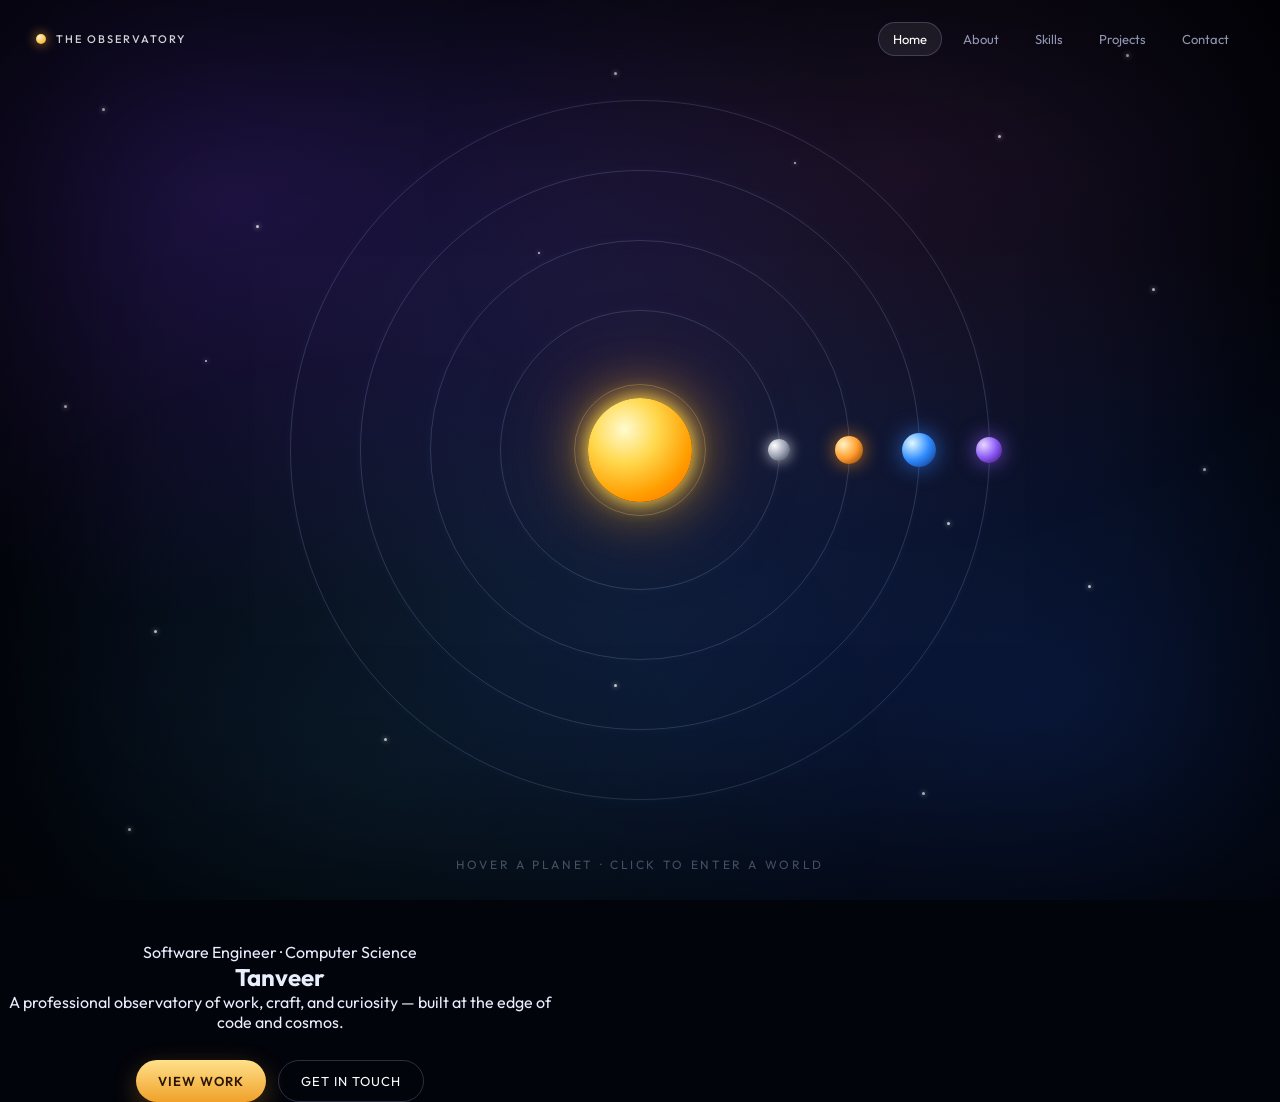
==== index.html @ 6291bb37 "Add Observatory project" ====
<!DOCTYPE html>
<html lang="en">
<head>
  <meta charset="UTF-8">
  <meta name="viewport" content="width=device-width, initial-scale=1.0">
  <title>Tanveer — The Observatory</title>
  <link rel="preconnect" href="https://fonts.googleapis.com">
  <link rel="preconnect" href="https://fonts.gstatic.com" crossorigin>
  <link href="https://fonts.googleapis.com/css2?family=Cormorant+Garamond:ital,wght@0,500;0,600;1,500&family=Outfit:wght@300;400;500;600&display=swap" rel="stylesheet">
  <link rel="stylesheet" href="style.css">
</head>
<body class="home-body">
  <div class="nebula nebula-a"></div>
  <div class="nebula nebula-b"></div>
  <div class="vignette"></div>

  <header class="topbar">
    <a class="brand" href="index.html">
      <span class="brand-mark"></span>
      The Observatory
    </a>
    <nav class="top-nav" aria-label="Primary">
      <a href="index.html" class="is-active">Home</a>
      <a href="about.html">About</a>
      <a href="skills.html">Skills</a>
      <a href="projects.html">Projects</a>
      <a href="contact.html">Contact</a>
    </nav>
  </header>

  <div class="space">
    <p class="hint">Hover a planet · click to enter a world</p>

    <div class="sun" aria-hidden="true">
      <span class="sun-core"></span>
      <span class="sun-flare"></span>
    </div>

    <div class="orbit orbit1">
      <a class="planet-wrap" href="about.html" aria-label="About">
        <span class="planet planet1"></span>
        <span class="planet-label">About</span>
      </a>
    </div>

    <div class="orbit orbit2">
      <a class="planet-wrap" href="skills.html" aria-label="Skills">
        <span class="planet planet2"></span>
        <span class="planet-label">Skills</span>
      </a>
    </div>

    <div class="orbit orbit3">
      <a class="planet-wrap" href="projects.html" aria-label="Projects">
        <span class="planet planet3"></span>
        <span class="planet-label">Projects</span>
      </a>
    </div>

    <div class="orbit orbit4">
      <a class="planet-wrap" href="contact.html" aria-label="Contact">
        <span class="planet planet4"></span>
        <span class="planet-label">Contact</span>
      </a>
    </div>

    <span class="star star1"></span>
    <span class="star star2"></span>
    <span class="star star3"></span>
    <span class="star star4"></span>
    <span class="star star5"></span>
    <span class="star star6"></span>
    <span class="star star7"></span>
    <span class="star star8"></span>
    <span class="star star9"></span>
    <span class="star star10"></span>
    <span class="star star11"></span>
    <span class="star star12"></span>
    <span class="star star13"></span>
    <span class="star star14"></span>
    <span class="star star15"></span>
    <span class="star star16"></span>
    <span class="star star17"></span>
    <span class="star star18"></span>
    <span class="shooting-star ss1"></span>
    <span class="shooting-star ss2"></span>
  </div>

  <section class="panel is-open" id="home" aria-labelledby="home-title">
    <p class="eyebrow">Software Engineer · Computer Science</p>
    <h1 id="home-title">Tanveer</h1>
    <p class="lede">A professional observatory of work, craft, and curiosity — built at the edge of code and cosmos.</p>
    <div class="cta-row">
      <a class="btn primary" href="projects.html">View work</a>
      <a class="btn ghost" href="contact.html">Get in touch</a>
    </div>
  </section>
</body>
</html>
---- style.css ----
* {
  box-sizing: border-box;
  margin: 0;
  padding: 0;
}

:root {
  --ink: #e8eefc;
  --muted: rgba(210, 220, 255, 0.68);
  --gold: #ffd36a;
  --glass: rgba(8, 12, 28, 0.72);
  --line: rgba(180, 200, 255, 0.22);
}

html,
body {
  min-height: 100%;
}

body {
  color: var(--ink);
  font-family: "Outfit", sans-serif;
  font-weight: 400;
  background: #02040b;
}

.home-body {
  height: 100%;
  overflow: hidden;
}

.inner-page {
  overflow-x: hidden;
}

button {
  font-family: inherit;
  cursor: pointer;
  border: 0;
  background: none;
  color: inherit;
}

a {
  color: inherit;
  text-decoration: none;
}

.nebula {
  position: fixed;
  inset: 0;
  pointer-events: none;
  z-index: 0;
}

.nebula-a {
  background:
    radial-gradient(ellipse at 18% 22%, rgba(92, 42, 180, 0.28), transparent 42%),
    radial-gradient(ellipse at 82% 78%, rgba(20, 70, 180, 0.22), transparent 46%),
    radial-gradient(circle at 50% 50%, #111a35 0%, #070b18 48%, #02040b 100%);
}

.nebula-b {
  background:
    radial-gradient(ellipse at 70% 18%, rgba(180, 60, 140, 0.12), transparent 38%),
    radial-gradient(ellipse at 30% 88%, rgba(40, 160, 200, 0.1), transparent 40%);
  animation: nebula-drift 28s ease-in-out infinite alternate;
}

.vignette {
  position: fixed;
  inset: 0;
  pointer-events: none;
  z-index: 3;
  box-shadow: inset 0 0 180px 40px rgba(0, 0, 0, 0.55);
}

@keyframes nebula-drift {
  from { opacity: 0.7; transform: scale(1); }
  to { opacity: 1; transform: scale(1.06); }
}

/* =========================
   TOP BAR
========================= */

.topbar {
  position: fixed;
  top: 0;
  left: 0;
  right: 0;
  z-index: 40;
  display: flex;
  align-items: center;
  justify-content: space-between;
  padding: 22px 36px;
}

.brand {
  display: flex;
  align-items: center;
  gap: 10px;
  letter-spacing: 0.18em;
  text-transform: uppercase;
  font-size: 11px;
  font-weight: 500;
  color: rgba(255, 255, 255, 0.82);
  transition: color 0.3s ease, transform 0.3s ease;
}

.brand:hover {
  color: #fff;
  transform: translateY(-1px);
}

.brand-mark {
  width: 10px;
  height: 10px;
  border-radius: 50%;
  background: radial-gradient(circle at 35% 30%, #fff6c8, #ff9d00);
  box-shadow: 0 0 12px rgba(255, 180, 40, 0.8);
}

.top-nav {
  display: flex;
  gap: 6px;
}

.top-nav a {
  padding: 8px 14px;
  border-radius: 999px;
  font-size: 13px;
  color: var(--muted);
  border: 1px solid transparent;
  transition: color 0.25s ease, background 0.25s ease, border-color 0.25s ease, transform 0.25s ease;
}

.top-nav a:hover {
  color: #fff;
  background: rgba(255, 255, 255, 0.06);
  border-color: var(--line);
  transform: translateY(-2px);
}

.top-nav a.is-active {
  color: #fff;
  border-color: var(--line);
  background: rgba(255, 255, 255, 0.07);
}

/* =========================
   SPACE
========================= */

.space {
  position: relative;
  width: 100%;
  height: 100vh;
  overflow: hidden;
  z-index: 1;
}

.hint {
  position: absolute;
  bottom: 28px;
  left: 50%;
  transform: translateX(-50%);
  z-index: 6;
  font-size: 12px;
  letter-spacing: 0.22em;
  text-transform: uppercase;
  color: rgba(210, 220, 255, 0.45);
}

/* =========================
   SUN
========================= */

.sun {
  position: absolute;
  top: 50%;
  left: 50%;
  width: 132px;
  height: 132px;
  transform: translate(-50%, -50%);
  z-index: 5;
  border-radius: 50%;
  transition: transform 0.45s ease;
}

.sun-core {
  position: absolute;
  inset: 14px;
  border-radius: 50%;
  background: radial-gradient(circle at 35% 30%, #fffbd0 0%, #ffd84d 34%, #ff9d00 68%, #ff6200 100%);
  box-shadow:
    0 0 20px #ffd84d,
    0 0 55px rgba(255, 180, 40, 0.7),
    0 0 110px rgba(255, 120, 20, 0.35);
  animation: sun-pulse 4.5s ease-in-out infinite;
}

.sun-flare {
  position: absolute;
  inset: 0;
  border-radius: 50%;
  border: 1px solid rgba(255, 210, 120, 0.25);
  animation: flare 6s linear infinite;
}

.sun:hover {
  transform: translate(-50%, -50%) scale(1.08);
}

.sun:hover .sun-core {
  box-shadow:
    0 0 28px #ffe27a,
    0 0 80px rgba(255, 180, 40, 0.85),
    0 0 140px rgba(255, 120, 20, 0.5);
}

@keyframes sun-pulse {
  0%, 100% { transform: scale(1); }
  50% { transform: scale(1.04); }
}

@keyframes flare {
  from { transform: rotate(0deg) scale(1); opacity: 0.5; }
  50% { transform: rotate(180deg) scale(1.08); opacity: 1; }
  to { transform: rotate(360deg) scale(1); opacity: 0.5; }
}

/* =========================
   ORBITS
========================= */

.orbit {
  position: absolute;
  top: 50%;
  left: 50%;
  transform: translate(-50%, -50%);
  border: 1px solid rgba(180, 210, 255, 0.18);
  border-radius: 50%;
  background: transparent;
  box-shadow: 0 0 12px rgba(120, 170, 255, 0.04);
  z-index: 2;
  pointer-events: none;
}

.orbit1 {
  width: 280px;
  height: 280px;
  animation: spin 18s linear infinite;
}

.orbit2 {
  width: 420px;
  height: 420px;
  animation: spin 28s linear infinite reverse;
}

.orbit3 {
  width: 560px;
  height: 560px;
  animation: spin 40s linear infinite;
}

.orbit4 {
  width: 700px;
  height: 700px;
  animation: spin 55s linear infinite reverse;
}

.orbit:has(.planet-wrap:hover) {
  animation-play-state: paused;
  border-color: rgba(210, 230, 255, 0.45);
  box-shadow: 0 0 24px rgba(140, 180, 255, 0.16);
}

.orbit:has(.planet-wrap:hover) .planet-wrap {
  animation-play-state: paused;
}

@keyframes spin {
  from { transform: translate(-50%, -50%) rotate(0deg); }
  to { transform: translate(-50%, -50%) rotate(360deg); }
}

/* =========================
   PLANETS
========================= */

.planet-wrap {
  position: absolute;
  top: 50%;
  left: 100%;
  transform: translate(-50%, -50%);
  width: 72px;
  height: 72px;
  display: grid;
  place-items: center;
  z-index: 4;
  pointer-events: auto;
}

.orbit1 .planet-wrap { animation: unspin 18s linear infinite; }
.orbit2 .planet-wrap { animation: unspin 28s linear infinite reverse; }
.orbit3 .planet-wrap { animation: unspin 40s linear infinite; }
.orbit4 .planet-wrap { animation: unspin 55s linear infinite reverse; }

@keyframes unspin {
  from { transform: translate(-50%, -50%) rotate(0deg); }
  to { transform: translate(-50%, -50%) rotate(-360deg); }
}

.planet {
  width: 22px;
  height: 22px;
  border-radius: 50%;
  display: block;
  transition: transform 0.35s ease, box-shadow 0.35s ease;
}

.planet1 {
  background: radial-gradient(circle at 30% 30%, #fff, #9aa3b5, #2c3344);
  box-shadow: 0 0 14px rgba(255, 255, 255, 0.7);
}

.planet2 {
  width: 28px;
  height: 28px;
  background: radial-gradient(circle at 30% 30%, #fff3c4, #ff9d2e, #7a3000);
  box-shadow: 0 0 18px rgba(255, 150, 30, 0.7);
}

.planet3 {
  width: 34px;
  height: 34px;
  background: radial-gradient(circle at 30% 30%, #dffaff, #318cff, #092b75);
  box-shadow: 0 0 22px rgba(50, 130, 255, 0.7);
}

.planet4 {
  width: 26px;
  height: 26px;
  background: radial-gradient(circle at 30% 30%, #e8d6ff, #8b5cf6, #3b0764);
  box-shadow: 0 0 20px rgba(139, 92, 246, 0.75);
}

.planet-label {
  position: absolute;
  top: calc(100% + 6px);
  left: 50%;
  transform: translateX(-50%);
  font-size: 11px;
  letter-spacing: 0.16em;
  text-transform: uppercase;
  color: rgba(255, 255, 255, 0.88);
  opacity: 0;
  white-space: nowrap;
  pointer-events: none;
  transition: opacity 0.3s ease, transform 0.3s ease;
}

.planet-wrap:hover .planet {
  transform: scale(1.45);
}

.planet-wrap:hover .planet-label {
  opacity: 1;
  transform: translateX(-50%) translateY(2px);
}

.planet-wrap:hover .planet1 {
  box-shadow: 0 0 22px rgba(255, 255, 255, 0.95);
}

.planet-wrap:hover .planet2 {
  box-shadow: 0 0 28px rgba(255, 170, 50, 0.95);
}

.planet-wrap:hover .planet3 {
  box-shadow: 0 0 32px rgba(80, 160, 255, 0.95);
}

.planet-wrap:hover .planet4 {
  box-shadow: 0 0 28px rgba(170, 120, 255, 0.95);
}

/* =========================
   STARS
========================= */

.star {
  position: absolute;
  width: 3px;
  height: 3px;
  border-radius: 50%;
  background: white;
  box-shadow: 0 0 5px white, 0 0 12px rgba(255, 255, 255, 0.35);
  opacity: 0.75;
  z-index: 1;
  animation: twinkle 3s ease-in-out infinite alternate;
}

.star1  { top: 12%; left: 8%; }
.star2  { top: 25%; left: 20%; animation-delay: 0.5s; }
.star3  { top: 15%; left: 78%; animation-delay: 1s; }
.star4  { top: 32%; left: 90%; animation-delay: 1.5s; }
.star5  { top: 70%; left: 12%; animation-delay: 2s; }
.star6  { top: 82%; left: 30%; animation-delay: 0.8s; }
.star7  { top: 65%; left: 85%; animation-delay: 1.8s; }
.star8  { top: 88%; left: 72%; animation-delay: 2.5s; }
.star9  { top: 45%; left: 5%; animation-delay: 1.2s; }
.star10 { top: 52%; left: 94%; animation-delay: 2.2s; }
.star11 { top: 8%; left: 48%; animation-delay: 0.3s; }
.star12 { top: 40%; left: 16%; width: 2px; height: 2px; animation-delay: 1.4s; }
.star13 { top: 58%; left: 74%; animation-delay: 0.7s; }
.star14 { top: 18%; left: 62%; width: 2px; height: 2px; animation-delay: 2.1s; }
.star15 { top: 76%; left: 48%; animation-delay: 0.2s; }
.star16 { top: 6%; left: 88%; animation-delay: 1.7s; }
.star17 { top: 92%; left: 10%; animation-delay: 2.8s; }
.star18 { top: 28%; left: 42%; width: 2px; height: 2px; animation-delay: 0.9s; }

@keyframes twinkle {
  from { opacity: 0.25; transform: scale(0.7); }
  to { opacity: 1; transform: scale(1.3); }
}

.shooting-star {
  position: absolute;
  width: 90px;
  height: 1px;
  background: linear-gradient(90deg, white, transparent);
  opacity: 0;
  z-index: 1;
  animation: shoot 7s ease-in-out infinite;
}

.ss1 {
  top: 18%;
  left: 10%;
  transform: rotate(-18deg);
}

.ss2 {
  top: 62%;
  left: 55%;
  transform: rotate(-22deg);
  animation-delay: 3.4s;
}

@keyframes shoot {
  0%, 75% { opacity: 0; transform: translateX(0) rotate(-18deg); }
  80% { opacity: 0.9; }
  100% { opacity: 0; transform: translateX(420px) rotate(-18deg); }
}

/* =========================
   PANELS
========================= */

/*.panel {
  position: fixed;
  top: 50%;
  left: 50%;
  width: min(720px, calc(100vw - 48px));
  max-height: min(78vh, 640px);
  overflow: auto;
  padding: 36px 40px 40px;
  transform: translate(-50%, -46%) scale(0.96);
  background: var(--glass);
  border: 1px solid var(--line);
  border-radius: 22px;
  color: white;
  backdrop-filter: blur(18px);
  -webkit-backdrop-filter: blur(18px);
  box-shadow:
    0 24px 80px rgba(0, 0, 0, 0.45),
    inset 0 1px 0 rgba(255, 255, 255, 0.08);
  z-index: 20;
  opacity: 0;
  pointer-events: none;
  visibility: hidden;
  transition: opacity 0.4s ease, transform 0.4s ease, visibility 0.4s;
}

.panel.is-open {
  opacity: 1;
  visibility: visible;
  pointer-events: auto;
  transform: translate(-50%, -50%) scale(1);
}

.panel h1,
.panel h2 {
  font-family: "Cormorant Garamond", serif;
  font-weight: 500;
  font-size: clamp(40px, 6vw, 64px);
  line-height: 1.05;
  margin: 6px 0 14px;
}

.panel p {
  color: var(--muted);
  line-height: 1.7;
  font-size: 15px;
  max-width: 58ch;
}

.eyebrow {
  font-size: 11px;
  letter-spacing: 0.28em;
  text-transform: uppercase;
  color: var(--gold) !important;
}

.close {
  position: absolute;
  top: 16px;
  right: 18px;
  width: 36px;
  height: 36px;
  border-radius: 50%;
  font-size: 22px;
  line-height: 1;
  color: var(--muted);
  border: 1px solid transparent;
  transition: color 0.25s ease, background 0.25s ease, border-color 0.25s ease, transform 0.25s ease;
}
*/
.close:hover {
  color: #fff;
  background: rgba(255, 255, 255, 0.08);
  border-color: var(--line);
  transform: rotate(90deg);
}

#home {
  text-align: center;
  width: min(560px, calc(100vw - 48px));
  padding-top: 42px;
}

#home .lede {
  margin: 0 auto 28px;
}

.cta-row {
  display: flex;
  justify-content: center;
  gap: 12px;
}

.btn {
  display: inline-flex;
  align-items: center;
  justify-content: center;
  padding: 12px 22px;
  border-radius: 999px;
  font-size: 13px;
  letter-spacing: 0.08em;
  text-transform: uppercase;
  transition: transform 0.3s ease, box-shadow 0.3s ease, background 0.3s ease, border-color 0.3s ease;
}

.btn.primary {
  background: linear-gradient(180deg, #ffe08a, #f0a12a);
  color: #2a1600;
  font-weight: 600;
  box-shadow: 0 8px 24px rgba(255, 170, 40, 0.28);
}

.btn.primary:hover {
  transform: translateY(-3px);
  box-shadow: 0 14px 32px rgba(255, 170, 40, 0.42);
}

.btn.ghost {
  border: 1px solid var(--line);
  color: #fff;
}

.btn.ghost:hover {
  transform: translateY(-3px);
  background: rgba(255, 255, 255, 0.06);
  border-color: rgba(255, 255, 255, 0.4);
}

/* About */

.stat-grid {
  display: grid;
  grid-template-columns: repeat(3, 1fr);
  gap: 14px;
  margin-top: 28px;
}

.stat-card {
  padding: 18px 16px;
  border-radius: 16px;
  border: 1px solid var(--line);
  background: rgba(255, 255, 255, 0.03);
  transition: transform 0.35s ease, border-color 0.35s ease, background 0.35s ease, box-shadow 0.35s ease;
}

.stat-card h3 {
  font-size: 13px;
  letter-spacing: 0.14em;
  text-transform: uppercase;
  margin-bottom: 8px;
  color: #fff;
}

.stat-card p {
  font-size: 13px;
  max-width: none;
}

.stat-card:hover {
  transform: translateY(-6px);
  border-color: rgba(255, 211, 106, 0.45);
  background: rgba(255, 211, 106, 0.06);
  box-shadow: 0 16px 40px rgba(0, 0, 0, 0.28);
}

/* Skills */

.skill-grid {
  list-style: none;
  display: grid;
  grid-template-columns: repeat(3, 1fr);
  gap: 14px;
  margin-top: 26px;
}

.skill-card {
  display: flex;
  flex-direction: column;
  gap: 6px;
  padding: 20px 18px;
  border-radius: 16px;
  border: 1px solid var(--line);
  background: rgba(255, 255, 255, 0.03);
  transition: transform 0.35s ease, border-color 0.35s ease, box-shadow 0.35s ease;
}

.skill-card strong {
  font-size: 16px;
}

.skill-card span:last-child {
  font-size: 12px;
  color: var(--muted);
  line-height: 1.45;
}

.skill-orb {
  width: 14px;
  height: 14px;
  border-radius: 50%;
  margin-bottom: 8px;
}

.mercury { background: #c9cdd6; box-shadow: 0 0 12px #c9cdd6; }
.venus { background: #ffb347; box-shadow: 0 0 12px #ffb347; }
.earth { background: #4da3ff; box-shadow: 0 0 12px #4da3ff; }
.mars { background: #ff6b4a; box-shadow: 0 0 12px #ff6b4a; }
.jupiter { background: #e8c07a; box-shadow: 0 0 12px #e8c07a; }
.neptune { background: #7c5cff; box-shadow: 0 0 12px #7c5cff; }

.skill-card:hover {
  transform: translateY(-8px) scale(1.02);
  border-color: rgba(180, 210, 255, 0.55);
  box-shadow: 0 18px 40px rgba(40, 80, 180, 0.22);
}

/* Projects */

.project-grid {
  display: grid;
  grid-template-columns: 1fr;
  gap: 14px;
  margin-top: 26px;
}

.project-card {
  display: grid;
  grid-template-columns: 140px 1fr;
  overflow: hidden;
  border-radius: 16px;
  border: 1px solid var(--line);
  background: rgba(255, 255, 255, 0.03);
  transition: transform 0.4s ease, border-color 0.4s ease, box-shadow 0.4s ease;
}

.project-visual {
  min-height: 110px;
  transition: transform 0.5s ease, filter 0.5s ease;
}

.vis-a {
  background:
    radial-gradient(circle at 30% 40%, #ffd84d, transparent 40%),
    radial-gradient(circle at 70% 70%, #318cff, #0b1230 70%);
}

.vis-b {
  background:
    linear-gradient(135deg, rgba(255,255,255,0.12) 0%, transparent 40%),
    radial-gradient(circle at 80% 20%, #8b5cf6, #0b1230 55%);
}

.vis-c {
  background:
    radial-gradient(circle at 50% 80%, #20c997, transparent 45%),
    linear-gradient(#0d1b3a, #061018);
}

.vis-d {
  background:
    radial-gradient(circle at 20% 20%, #ff6b9d, transparent 40%),
    radial-gradient(circle at 80% 80%, #4da3ff, #0b1230 70%);
}

.project-body {
  padding: 16px 18px 18px;
}

.project-body h3 {
  font-family: "Cormorant Garamond", serif;
  font-size: 26px;
  font-weight: 500;
  margin-bottom: 6px;
}

.project-body p {
  font-size: 13px;
  margin-bottom: 10px;
}

.tags {
  font-size: 11px;
  letter-spacing: 0.12em;
  text-transform: uppercase;
  color: var(--gold);
}

.project-card:hover {
  transform: translateY(-6px);
  border-color: rgba(255, 255, 255, 0.38);
  box-shadow: 0 20px 48px rgba(0, 0, 0, 0.35);
}

.project-card:hover .project-visual {
  transform: scale(1.08);
  filter: brightness(1.15);
}

/* Contact */

.contact-row {
  display: grid;
  grid-template-columns: repeat(3, 1fr);
  gap: 14px;
  margin-top: 28px;
}

.contact-card {
  display: flex;
  flex-direction: column;
  gap: 6px;
  padding: 22px 18px;
  border-radius: 16px;
  border: 1px solid var(--line);
  background: rgba(255, 255, 255, 0.03);
  transition: transform 0.35s ease, border-color 0.35s ease, background 0.35s ease, box-shadow 0.35s ease;
}

.contact-card strong {
  font-size: 14px;
  letter-spacing: 0.12em;
  text-transform: uppercase;
}

.contact-card span {
  font-size: 13px;
  color: var(--muted);
}

.contact-card:hover {
  transform: translateY(-8px);
  border-color: rgba(139, 92, 246, 0.55);
  background: rgba(139, 92, 246, 0.08);
  box-shadow: 0 18px 40px rgba(90, 40, 180, 0.28);
}

/* =========================
   RESPONSIVE
========================= */

@media (max-width: 800px) {
  .topbar {
    padding: 16px 18px;
    flex-wrap: wrap;
    gap: 12px;
  }

  .home-body .top-nav {
    display: none;
  }

  .inner-page .top-nav {
    width: 100%;
    justify-content: flex-start;
    flex-wrap: wrap;
  }

  .sun {
    width: 96px;
    height: 96px;
  }

  .orbit1 { width: 180px; height: 180px; }
  .orbit2 { width: 270px; height: 270px; }
  .orbit3 { width: 360px; height: 360px; }
  .orbit4 { width: 450px; height: 450px; }

  .stat-grid,
  .skill-grid,
  .contact-row,
  .split,
  .project-showcase,
  .form-layout {
    grid-template-columns: 1fr;
  }

  .project-card,
  .project-feature {
    grid-template-columns: 1fr;
  }

  .panel {
    padding: 28px 22px 28px;
  }

  .hint {
    width: 90%;
    text-align: center;
  }
}

/* =========================
   INNER PAGES
========================= */

.page {
  position: relative;
  z-index: 4;
  width: min(1080px, calc(100% - 48px));
  margin: 0 auto;
  padding: 120px 0 64px;
}

.page-hero {
  max-width: 720px;
  margin-bottom: 48px;
}

.page-hero h1 {
  font-family: "Cormorant Garamond", serif;
  font-weight: 500;
  font-size: clamp(42px, 7vw, 72px);
  line-height: 1.05;
  margin: 8px 0 16px;
}

.page-hero .lede,
.section-copy {
  color: var(--muted);
  line-height: 1.75;
  font-size: 16px;
  max-width: 62ch;
}

.section-block {
  margin-bottom: 56px;
}

.section-block h2 {
  font-family: "Cormorant Garamond", serif;
  font-size: 32px;
  font-weight: 500;
  margin: 0 0 8px;
}

.section-kicker {
  font-size: 11px;
  letter-spacing: 0.24em;
  text-transform: uppercase;
  color: var(--gold);
  margin-bottom: 6px;
}

.split {
  display: grid;
  grid-template-columns: 1.1fr 0.9fr;
  gap: 28px;
  align-items: start;
}

.glass {
  padding: 28px;
  border-radius: 20px;
  border: 1px solid var(--line);
  background: var(--glass);
  backdrop-filter: blur(16px);
  -webkit-backdrop-filter: blur(16px);
}

.timeline {
  display: grid;
  gap: 16px;
}

.timeline-item {
  padding: 20px 22px;
  border-radius: 16px;
  border: 1px solid var(--line);
  background: rgba(255, 255, 255, 0.03);
  transition: transform 0.35s ease, border-color 0.35s ease, box-shadow 0.35s ease;
}

.timeline-item:hover {
  transform: translateY(-5px);
  border-color: rgba(255, 211, 106, 0.4);
  box-shadow: 0 16px 36px rgba(0, 0, 0, 0.28);
}

.timeline-item h3 {
  font-size: 18px;
  margin-bottom: 4px;
}

.timeline-meta {
  font-size: 12px;
  letter-spacing: 0.12em;
  text-transform: uppercase;
  color: var(--gold);
  margin-bottom: 8px;
}

.timeline-item p {
  color: var(--muted);
  font-size: 14px;
  line-height: 1.65;
}

.skill-meter {
  margin-top: 10px;
  height: 4px;
  border-radius: 999px;
  background: rgba(255, 255, 255, 0.08);
  overflow: hidden;
}

.skill-meter span {
  display: block;
  height: 100%;
  border-radius: inherit;
  background: linear-gradient(90deg, #ffd36a, #8b5cf6);
  box-shadow: 0 0 12px rgba(255, 211, 106, 0.45);
}

.project-showcase {
  display: grid;
  gap: 18px;
}

.project-feature {
  display: grid;
  grid-template-columns: 280px 1fr;
  overflow: hidden;
  border-radius: 20px;
  border: 1px solid var(--line);
  background: rgba(8, 12, 28, 0.72);
  backdrop-filter: blur(16px);
  transition: transform 0.4s ease, border-color 0.4s ease, box-shadow 0.4s ease;
}

.project-feature .project-visual {
  min-height: 220px;
}

.project-feature .project-body {
  padding: 28px 30px;
}

.project-feature .project-body p {
  color: var(--muted);
  line-height: 1.7;
  margin-bottom: 16px;
}

.project-feature:hover {
  transform: translateY(-8px);
  border-color: rgba(255, 255, 255, 0.38);
  box-shadow: 0 24px 56px rgba(0, 0, 0, 0.38);
}

.project-actions {
  display: flex;
  gap: 10px;
  flex-wrap: wrap;
  margin-top: 8px;
}

.form-layout {
  display: grid;
  grid-template-columns: 1.1fr 0.9fr;
  gap: 28px;
}

.field {
  display: grid;
  gap: 8px;
  margin-bottom: 16px;
}

.field label {
  font-size: 12px;
  letter-spacing: 0.14em;
  text-transform: uppercase;
  color: var(--muted);
}

.field input,
.field textarea {
  width: 100%;
  padding: 12px 14px;
  border-radius: 12px;
  border: 1px solid var(--line);
  background: rgba(255, 255, 255, 0.04);
  color: #fff;
  font-family: inherit;
  font-size: 15px;
  outline: none;
  transition: border-color 0.25s ease, box-shadow 0.25s ease, background 0.25s ease;
}

.field textarea {
  min-height: 140px;
  resize: vertical;
}

.field input:hover,
.field textarea:hover,
.field input:focus,
.field textarea:focus {
  border-color: rgba(255, 211, 106, 0.55);
  background: rgba(255, 255, 255, 0.07);
  box-shadow: 0 0 0 4px rgba(255, 211, 106, 0.08);
}

.site-footer {
  position: relative;
  z-index: 4;
  width: min(1080px, calc(100% - 48px));
  margin: 0 auto 40px;
  padding-top: 24px;
  border-top: 1px solid var(--line);
  display: flex;
  justify-content: space-between;
  gap: 16px;
  flex-wrap: wrap;
  color: var(--muted);
  font-size: 13px;
}

.site-footer a {
  color: #fff;
  transition: color 0.25s ease;
}

.site-footer a:hover {
  color: var(--gold);
}

.inner-page .starfield {
  position: fixed;
  inset: 0;
  pointer-events: none;
  z-index: 1;
}

.inner-page .starfield .star {
  position: absolute;
}
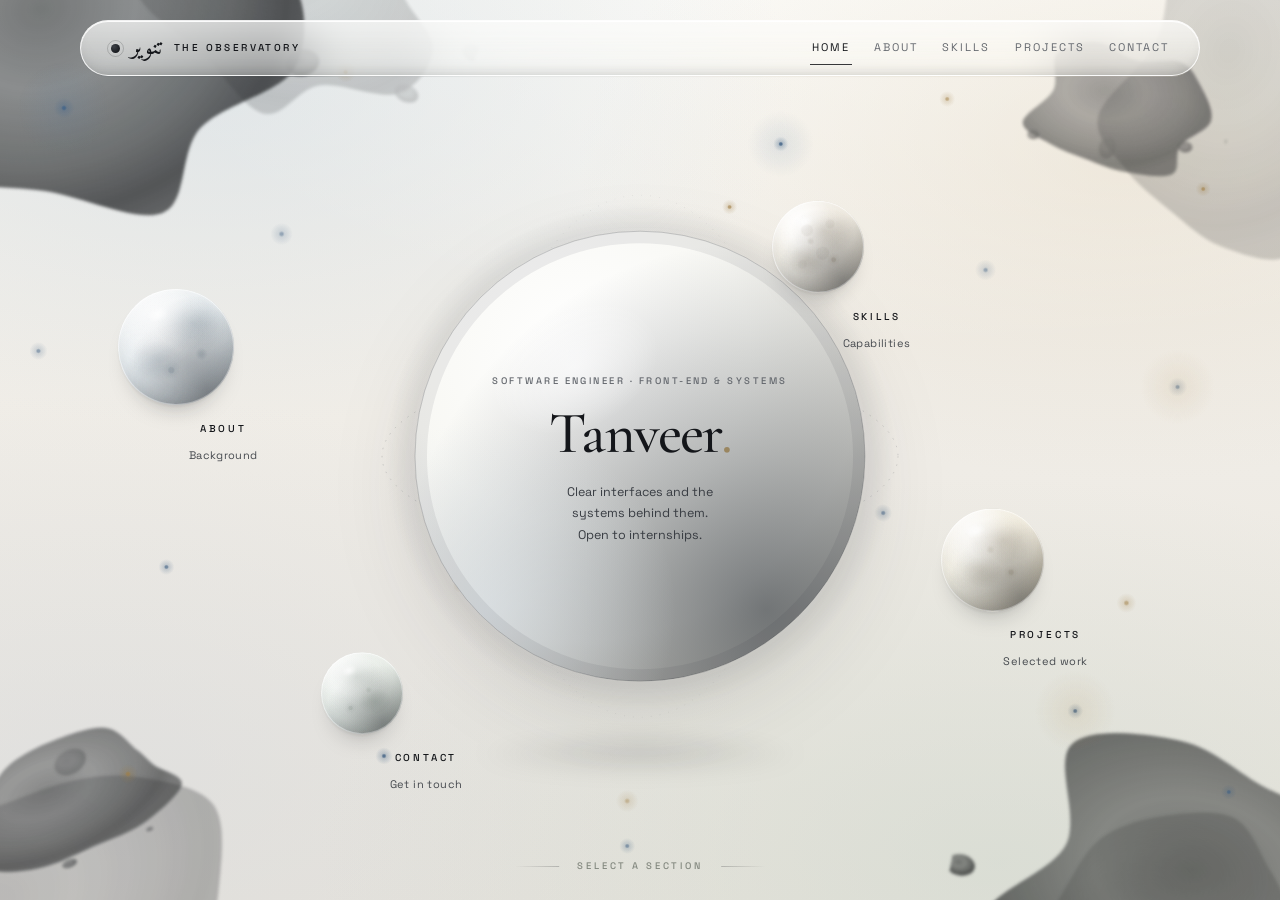
==== commit fbdaf847: "Add a recruit-focused headline to the home page and finish the Observatory V2 polish The landing scr" ====
--- a/index.html
+++ b/index.html
@@ -3,24 +3,86 @@
 <head>
   <meta charset="UTF-8">
   <meta name="viewport" content="width=device-width, initial-scale=1.0">
-  <title>Tanveer — The Observatory</title>
+  <meta name="description" content="Tanveer — software engineer building clear interfaces and the systems behind them. Front-end, C and data structures, open to internships.">
+  <meta name="theme-color" content="#f1f1ee">
+  <meta name="color-scheme" content="light">
+  <link rel="icon" href="data:image/svg+xml,%3Csvg xmlns='http://www.w3.org/2000/svg' viewBox='0 0 32 32'%3E%3Crect width='32' height='32' fill='%23f1f1ee'/%3E%3Ccircle cx='16' cy='16' r='9' fill='%2314161a'/%3E%3C/svg%3E">
+  <meta property="og:type" content="website">
+  <meta property="og:title" content="Tanveer — Software Engineer · Front-End &amp; Systems">
+  <meta property="og:description" content="Tanveer — software engineer building clear interfaces and the systems behind them. Front-end, C and data structures, open to internships.">
+  <meta property="og:locale" content="en_GB">
+  <meta property="og:site_name" content="The Observatory">
+  <meta name="author" content="Tanveer">
+  <meta name="robots" content="index, follow, max-image-preview:large">
+  <meta name="twitter:card" content="summary">
+  <meta name="twitter:title" content="Tanveer — Software Engineer · Front-End &amp; Systems">
+  <meta name="twitter:description" content="Tanveer — software engineer building clear interfaces and the systems behind them. Front-end, C and data structures, open to internships.">
+  <title>Tanveer — Software Engineer · Front-End &amp; Systems</title>
+  <script type="application/ld+json">
+    {
+      "@context": "https://schema.org",
+      "@graph": [
+        {
+          "@type": "Person",
+          "name": "Tanveer",
+          "jobTitle": "Software Engineer",
+          "description": "Computer science student building clear interfaces and the systems beneath them.",
+          "email": "mailto:tanveeralikhanahmed3130@gmail.com",
+          "sameAs": ["https://github.com/tanveeralikhanahmed3130-beep"],
+          "knowsAbout": ["HTML", "CSS", "JavaScript", "C", "Data structures", "Git"]
+        },
+        {
+          "@type": "WebSite",
+          "name": "The Observatory",
+          "description": "The portfolio of Tanveer.",
+          "inLanguage": "en",
+          "author": { "@type": "Person", "name": "Tanveer" }
+        }
+      ]
+    }
+  </script>
   <link rel="preconnect" href="https://fonts.googleapis.com">
   <link rel="preconnect" href="https://fonts.gstatic.com" crossorigin>
-  <link href="https://fonts.googleapis.com/css2?family=Cormorant+Garamond:ital,wght@0,500;0,600;1,500&family=Outfit:wght@300;400;500;600&display=swap" rel="stylesheet">
-  <link rel="stylesheet" href="style.css">
+  <link href="https://fonts.googleapis.com/css2?family=Cormorant+Garamond:ital,wght@0,500;0,600;1,500&family=Space+Grotesk:wght@300;400;500;600&family=Amiri:wght@400;700&display=swap" rel="stylesheet">
+  <script>document.documentElement.classList.add("js");</script>
+  <link rel="stylesheet" href="style.css?v=130">
 </head>
 <body class="home-body">
-  <div class="nebula nebula-a"></div>
-  <div class="nebula nebula-b"></div>
-  <div class="vignette"></div>
+  <a class="skip-link" href="#main">Skip to content</a>
+  <div class="ink-stains" aria-hidden="true">
+    <svg class="ink-defs" width="0" height="0" focusable="false">
+      <defs>
+        <radialGradient id="inkFill" cx="42%" cy="38%" r="64%">
+          <stop offset="0" stop-color="#05070a" stop-opacity="0.62"/>
+          <stop offset="0.34" stop-color="#05070a" stop-opacity="0.5"/>
+          <stop offset="0.68" stop-color="#05070a" stop-opacity="0.66"/>
+          <stop offset="0.88" stop-color="#05070a" stop-opacity="0.8"/>
+          <stop offset="1" stop-color="#05070a" stop-opacity="0.72"/>
+        </radialGradient>
+      </defs>
+    </svg>
+    <span class="stain stain-a"><svg viewBox="0 0 100 100" preserveAspectRatio="none" focusable="false"><path d="M 89.70 48.75 C 91.16 54.36 89.95 63.68 86.30 68.34 C 82.66 72.99 72.55 72.44 67.82 76.66 C 63.09 80.89 62.78 92.66 57.92 93.69 C 53.05 94.72 44.99 86.16 38.62 82.85 C 32.24 79.53 24.10 77.98 19.69 73.79 C 15.28 69.61 12.48 63.11 12.15 57.72 C 11.81 52.33 16.89 47.80 17.68 41.46 C 18.47 35.12 14.01 24.96 16.88 19.69 C 19.76 14.43 28.64 10.11 34.91 9.88 C 41.18 9.64 48.00 17.02 54.52 18.28 C 61.03 19.53 70.17 14.69 74.01 17.43 C 77.85 20.16 74.93 29.47 77.55 34.69 C 80.16 39.91 88.24 43.14 89.70 48.75 Z" fill="url(#inkFill)"/><circle cx="99.4" cy="44.8" r="2.8" fill="url(#inkFill)"/><circle cx="45.9" cy="15.3" r="1.4" fill="url(#inkFill)"/><circle cx="17.1" cy="30.2" r="2.0" fill="url(#inkFill)"/><circle cx="96.7" cy="19.0" r="1.5" fill="url(#inkFill)"/><circle cx="88.1" cy="67.3" r="3.0" fill="url(#inkFill)"/></svg></span>
+    <span class="stain stain-b"><svg viewBox="0 0 100 100" preserveAspectRatio="none" focusable="false"><path d="M 89.96 49.77 C 90.44 55.93 85.94 64.00 83.10 69.58 C 80.26 75.17 77.41 80.09 72.92 83.28 C 68.44 86.46 62.70 87.49 56.19 88.71 C 49.69 89.93 39.18 92.88 33.87 90.61 C 28.56 88.33 28.67 79.73 24.34 75.06 C 20.01 70.40 8.71 68.16 7.89 62.60 C 7.07 57.04 17.88 49.26 19.42 41.70 C 20.95 34.15 14.28 22.28 17.08 17.25 C 19.88 12.22 30.32 11.27 36.22 11.54 C 42.12 11.80 47.15 16.80 52.49 18.84 C 57.83 20.88 63.62 21.45 68.25 23.75 C 72.88 26.05 76.65 28.31 80.27 32.65 C 83.89 36.99 89.49 43.62 89.96 49.77 Z" fill="url(#inkFill)"/><circle cx="70.3" cy="19.2" r="3.3" fill="url(#inkFill)"/><circle cx="1.7" cy="51.5" r="2.6" fill="url(#inkFill)"/><circle cx="70.8" cy="80.1" r="2.1" fill="url(#inkFill)"/><circle cx="57.0" cy="94.0" r="2.1" fill="url(#inkFill)"/></svg></span>
+    <span class="stain stain-c"><svg viewBox="0 0 100 100" preserveAspectRatio="none" focusable="false"><path d="M 92.22 50.75 C 91.18 57.01 81.87 61.80 79.33 67.51 C 76.79 73.22 80.99 81.83 76.97 85.01 C 72.94 88.19 61.89 87.23 55.19 86.60 C 48.49 85.98 42.69 83.31 36.77 81.27 C 30.85 79.22 24.76 77.33 19.67 74.31 C 14.59 71.30 6.42 68.59 6.26 63.20 C 6.10 57.81 16.65 49.21 18.73 42.00 C 20.80 34.79 15.76 25.13 18.71 19.92 C 21.65 14.72 30.25 10.87 36.40 10.76 C 42.55 10.66 49.09 18.18 55.59 19.29 C 62.08 20.40 70.36 15.63 75.35 17.41 C 80.35 19.19 82.74 24.42 85.55 29.97 C 88.37 35.53 93.26 44.50 92.22 50.75 Z" fill="url(#inkFill)"/><circle cx="102.1" cy="62.0" r="2.4" fill="url(#inkFill)"/><circle cx="81.6" cy="67.9" r="3.3" fill="url(#inkFill)"/><circle cx="11.6" cy="70.0" r="2.7" fill="url(#inkFill)"/></svg></span>
+    <span class="stain stain-d"><svg viewBox="0 0 100 100" preserveAspectRatio="none" focusable="false"><path d="M 84.70 49.50 C 86.38 55.23 93.07 63.68 91.21 69.57 C 89.36 75.45 79.72 81.94 73.56 84.83 C 67.40 87.72 60.72 86.51 54.24 86.91 C 47.76 87.30 40.74 88.94 34.69 87.21 C 28.65 85.47 21.62 81.45 17.96 76.51 C 14.29 71.58 12.84 63.12 12.72 57.59 C 12.61 52.07 15.14 48.45 17.25 43.35 C 19.36 38.25 22.23 32.30 25.38 26.99 C 28.54 21.67 31.60 14.86 36.20 11.46 C 40.79 8.05 46.76 6.51 52.96 6.55 C 59.16 6.59 68.68 6.92 73.38 11.70 C 78.08 16.48 79.26 28.94 81.15 35.24 C 83.04 41.54 83.03 43.78 84.70 49.50 Z" fill="url(#inkFill)"/><circle cx="11.4" cy="46.6" r="2.9" fill="url(#inkFill)"/><circle cx="74.7" cy="90.3" r="1.2" fill="url(#inkFill)"/><circle cx="43.8" cy="91.8" r="2.7" fill="url(#inkFill)"/></svg></span>
+    <span class="stain stain-e"><svg viewBox="0 0 100 100" preserveAspectRatio="none" focusable="false"><path d="M 89.70 48.75 C 91.16 54.36 89.95 63.68 86.30 68.34 C 82.66 72.99 72.55 72.44 67.82 76.66 C 63.09 80.89 62.78 92.66 57.92 93.69 C 53.05 94.72 44.99 86.16 38.62 82.85 C 32.24 79.53 24.10 77.98 19.69 73.79 C 15.28 69.61 12.48 63.11 12.15 57.72 C 11.81 52.33 16.89 47.80 17.68 41.46 C 18.47 35.12 14.01 24.96 16.88 19.69 C 19.76 14.43 28.64 10.11 34.91 9.88 C 41.18 9.64 48.00 17.02 54.52 18.28 C 61.03 19.53 70.17 14.69 74.01 17.43 C 77.85 20.16 74.93 29.47 77.55 34.69 C 80.16 39.91 88.24 43.14 89.70 48.75 Z" fill="url(#inkFill)"/><circle cx="99.4" cy="44.8" r="2.8" fill="url(#inkFill)"/><circle cx="45.9" cy="15.3" r="1.4" fill="url(#inkFill)"/><circle cx="17.1" cy="30.2" r="2.0" fill="url(#inkFill)"/><circle cx="96.7" cy="19.0" r="1.5" fill="url(#inkFill)"/><circle cx="88.1" cy="67.3" r="3.0" fill="url(#inkFill)"/></svg></span>
+    <span class="stain stain-f"><svg viewBox="0 0 100 100" preserveAspectRatio="none" focusable="false"><path d="M 89.96 49.77 C 90.44 55.93 85.94 64.00 83.10 69.58 C 80.26 75.17 77.41 80.09 72.92 83.28 C 68.44 86.46 62.70 87.49 56.19 88.71 C 49.69 89.93 39.18 92.88 33.87 90.61 C 28.56 88.33 28.67 79.73 24.34 75.06 C 20.01 70.40 8.71 68.16 7.89 62.60 C 7.07 57.04 17.88 49.26 19.42 41.70 C 20.95 34.15 14.28 22.28 17.08 17.25 C 19.88 12.22 30.32 11.27 36.22 11.54 C 42.12 11.80 47.15 16.80 52.49 18.84 C 57.83 20.88 63.62 21.45 68.25 23.75 C 72.88 26.05 76.65 28.31 80.27 32.65 C 83.89 36.99 89.49 43.62 89.96 49.77 Z" fill="url(#inkFill)"/><circle cx="70.3" cy="19.2" r="3.3" fill="url(#inkFill)"/><circle cx="1.7" cy="51.5" r="2.6" fill="url(#inkFill)"/><circle cx="70.8" cy="80.1" r="2.1" fill="url(#inkFill)"/><circle cx="57.0" cy="94.0" r="2.1" fill="url(#inkFill)"/></svg></span>
+    <span class="stain stain-g"><svg viewBox="0 0 100 100" preserveAspectRatio="none" focusable="false"><path d="M 92.22 50.75 C 91.18 57.01 81.87 61.80 79.33 67.51 C 76.79 73.22 80.99 81.83 76.97 85.01 C 72.94 88.19 61.89 87.23 55.19 86.60 C 48.49 85.98 42.69 83.31 36.77 81.27 C 30.85 79.22 24.76 77.33 19.67 74.31 C 14.59 71.30 6.42 68.59 6.26 63.20 C 6.10 57.81 16.65 49.21 18.73 42.00 C 20.80 34.79 15.76 25.13 18.71 19.92 C 21.65 14.72 30.25 10.87 36.40 10.76 C 42.55 10.66 49.09 18.18 55.59 19.29 C 62.08 20.40 70.36 15.63 75.35 17.41 C 80.35 19.19 82.74 24.42 85.55 29.97 C 88.37 35.53 93.26 44.50 92.22 50.75 Z" fill="url(#inkFill)"/><circle cx="102.1" cy="62.0" r="2.4" fill="url(#inkFill)"/><circle cx="81.6" cy="67.9" r="3.3" fill="url(#inkFill)"/><circle cx="11.6" cy="70.0" r="2.7" fill="url(#inkFill)"/></svg></span>
+    <span class="stain stain-h"><svg viewBox="0 0 100 100" preserveAspectRatio="none" focusable="false"><path d="M 84.70 49.50 C 86.38 55.23 93.07 63.68 91.21 69.57 C 89.36 75.45 79.72 81.94 73.56 84.83 C 67.40 87.72 60.72 86.51 54.24 86.91 C 47.76 87.30 40.74 88.94 34.69 87.21 C 28.65 85.47 21.62 81.45 17.96 76.51 C 14.29 71.58 12.84 63.12 12.72 57.59 C 12.61 52.07 15.14 48.45 17.25 43.35 C 19.36 38.25 22.23 32.30 25.38 26.99 C 28.54 21.67 31.60 14.86 36.20 11.46 C 40.79 8.05 46.76 6.51 52.96 6.55 C 59.16 6.59 68.68 6.92 73.38 11.70 C 78.08 16.48 79.26 28.94 81.15 35.24 C 83.04 41.54 83.03 43.78 84.70 49.50 Z" fill="url(#inkFill)"/><circle cx="11.4" cy="46.6" r="2.9" fill="url(#inkFill)"/><circle cx="74.7" cy="90.3" r="1.2" fill="url(#inkFill)"/><circle cx="43.8" cy="91.8" r="2.7" fill="url(#inkFill)"/></svg></span>
+  </div>
+  <div class="stars" aria-hidden="true"></div>
+  <div class="vignette" aria-hidden="true"></div>
+  <div class="grain" aria-hidden="true"></div>
+  <div class="cursor-glow" aria-hidden="true"></div>
 
   <header class="topbar">
     <a class="brand" href="index.html">
-      <span class="brand-mark"></span>
-      The Observatory
+      <span class="brand-mark" aria-hidden="true"></span>
+      <span class="brand-arabic" lang="ar" dir="rtl">تنوير</span>
+      <span class="brand-text">The Observatory</span>
     </a>
     <nav class="top-nav" aria-label="Primary">
-      <a href="index.html" class="is-active">Home</a>
+      <a href="index.html" class="is-active" aria-current="page">Home</a>
       <a href="about.html">About</a>
       <a href="skills.html">Skills</a>
       <a href="projects.html">Projects</a>
@@ -28,72 +90,118 @@
     </nav>
   </header>
 
-  <div class="space">
-    <p class="hint">Hover a planet · click to enter a world</p>
-
-    <div class="sun" aria-hidden="true">
-      <span class="sun-core"></span>
-      <span class="sun-flare"></span>
+  <main class="world" id="main">
+    <div class="stage">
+      <div class="hero-title">
+        <p class="hero-eyebrow">Software Engineer · Front-End &amp; Systems</p>
+        <h1>Tanveer<span class="title-dot">.</span></h1>
+        <p class="hero-line">Clear interfaces and the systems behind them. Open to internships.</p>
+      </div>
+
+      <div class="globe" aria-hidden="true">
+        <svg class="globe-svg" viewBox="-360 -360 720 720" focusable="false">
+          <defs>
+            <radialGradient id="sphereFill" cx="36%" cy="27%" r="80%">
+              <stop offset="0" stop-color="#ffffff"/>
+              <stop offset="0.48" stop-color="#f8f8f4"/>
+              <stop offset="0.8" stop-color="#eae9e3"/>
+              <stop offset="1" stop-color="#d1cfc6"/>
+            </radialGradient>
+            <radialGradient id="sphereShade" cx="78%" cy="84%" r="82%">
+              <stop offset="0" stop-color="#2f353c" stop-opacity="0.62"/>
+              <stop offset="0.42" stop-color="#2f353c" stop-opacity="0.34"/>
+              <stop offset="0.78" stop-color="#2f353c" stop-opacity="0.12"/>
+              <stop offset="1" stop-color="#2f353c" stop-opacity="0"/>
+            </radialGradient>
+            <radialGradient id="limbLight" cx="16%" cy="84%" r="42%">
+              <stop offset="0" stop-color="#dde6ee" stop-opacity="0.55"/>
+              <stop offset="1" stop-color="#dde6ee" stop-opacity="0"/>
+            </radialGradient>
+            <radialGradient id="specular" cx="50%" cy="50%" r="50%">
+              <stop offset="0" stop-color="#ffffff" stop-opacity="0.95"/>
+              <stop offset="0.7" stop-color="#ffffff" stop-opacity="0.35"/>
+              <stop offset="1" stop-color="#ffffff" stop-opacity="0"/>
+            </radialGradient>
+            <radialGradient id="sphereHalo" cx="50%" cy="50%" r="50%">
+              <stop offset="0.7" stop-color="#565b61" stop-opacity="0"/>
+              <stop offset="0.9" stop-color="#565b61" stop-opacity="0.09"/>
+              <stop offset="1" stop-color="#565b61" stop-opacity="0"/>
+            </radialGradient>
+            <clipPath id="sphereClip"><circle r="300"/></clipPath>
+          </defs>
+
+          <g class="globe-orbit" fill="none" stroke="#4c5157" stroke-opacity="0.26">
+            <ellipse rx="344" ry="120" stroke-dasharray="2 9"/>
+          </g>
+          <g class="globe-orbit globe-orbit-b" fill="none" stroke="#4c5157" stroke-opacity="0.16">
+            <ellipse rx="196" ry="348" stroke-dasharray="1 11"/>
+          </g>
+
+          <circle r="340" fill="url(#sphereHalo)"/>
+          <circle r="300" fill="url(#sphereFill)"/>
+
+          <g clip-path="url(#sphereClip)">
+            <circle r="300" fill="url(#sphereShade)"/>
+            <circle r="300" fill="url(#limbLight)"/>
+            <circle r="297" fill="none" stroke="#2a2f35" stroke-opacity="0.08" stroke-width="26"/>
+            <ellipse cx="-88" cy="-118" rx="118" ry="82" fill="url(#specular)" opacity="0.62" transform="rotate(-24 -88 -118)"/>
+          </g>
+
+          <circle r="300" fill="none" stroke="#2a2f35" stroke-opacity="0.28"/>
+        </svg>
+        <span class="globe-shadow"></span>
+      </div>
+
+      <div class="planet-field">
+        <a class="planet-node planet-about" href="about.html">
+          <span class="planet-body" aria-hidden="true">
+            <span class="planet-surface"></span>
+            <span class="planet-shade"></span>
+          </span>
+          <span class="planet-meta">
+            <span class="planet-name">About</span>
+            <span class="planet-desc">Background</span>
+          </span>
+        </a>
+
+        <a class="planet-node planet-skills" href="skills.html">
+          <span class="planet-body" aria-hidden="true">
+            <span class="planet-surface"></span>
+            <span class="planet-shade"></span>
+          </span>
+          <span class="planet-meta">
+            <span class="planet-name">Skills</span>
+            <span class="planet-desc">Capabilities</span>
+          </span>
+        </a>
+
+        <a class="planet-node planet-contact" href="contact.html">
+          <span class="planet-body" aria-hidden="true">
+            <span class="planet-surface"></span>
+            <span class="planet-shade"></span>
+          </span>
+          <span class="planet-meta">
+            <span class="planet-name">Contact</span>
+            <span class="planet-desc">Get in touch</span>
+          </span>
+        </a>
+
+        <a class="planet-node planet-projects" href="projects.html">
+          <span class="planet-body" aria-hidden="true">
+            <span class="planet-surface"></span>
+            <span class="planet-shade"></span>
+          </span>
+          <span class="planet-meta">
+            <span class="planet-name">Projects</span>
+            <span class="planet-desc">Selected work</span>
+          </span>
+        </a>
+      </div>
     </div>
 
-    <div class="orbit orbit1">
-      <a class="planet-wrap" href="about.html" aria-label="About">
-        <span class="planet planet1"></span>
-        <span class="planet-label">About</span>
-      </a>
-    </div>
-
-    <div class="orbit orbit2">
-      <a class="planet-wrap" href="skills.html" aria-label="Skills">
-        <span class="planet planet2"></span>
-        <span class="planet-label">Skills</span>
-      </a>
-    </div>
-
-    <div class="orbit orbit3">
-      <a class="planet-wrap" href="projects.html" aria-label="Projects">
-        <span class="planet planet3"></span>
-        <span class="planet-label">Projects</span>
-      </a>
-    </div>
-
-    <div class="orbit orbit4">
-      <a class="planet-wrap" href="contact.html" aria-label="Contact">
-        <span class="planet planet4"></span>
-        <span class="planet-label">Contact</span>
-      </a>
-    </div>
-
-    <span class="star star1"></span>
-    <span class="star star2"></span>
-    <span class="star star3"></span>
-    <span class="star star4"></span>
-    <span class="star star5"></span>
-    <span class="star star6"></span>
-    <span class="star star7"></span>
-    <span class="star star8"></span>
-    <span class="star star9"></span>
-    <span class="star star10"></span>
-    <span class="star star11"></span>
-    <span class="star star12"></span>
-    <span class="star star13"></span>
-    <span class="star star14"></span>
-    <span class="star star15"></span>
-    <span class="star star16"></span>
-    <span class="star star17"></span>
-    <span class="star star18"></span>
-    <span class="shooting-star ss1"></span>
-    <span class="shooting-star ss2"></span>
-  </div>
-
-  <section class="panel is-open" id="home" aria-labelledby="home-title">
-    <p class="eyebrow">Software Engineer · Computer Science</p>
-    <h1 id="home-title">Tanveer</h1>
-    <p class="lede">A professional observatory of work, craft, and curiosity — built at the edge of code and cosmos.</p>
-    <div class="cta-row">
-      <a class="btn primary" href="projects.html">View work</a>
-      <a class="btn ghost" href="contact.html">Get in touch</a>
-    </div>
-  </section>
+    <p class="hint">Select a section</p>
+  </main>
+
+  <script src="script.js?v=130"></script>
 </body>
 </html>
--- a/style.css
+++ b/style.css
@@ -1,1098 +1,1697 @@
-* {
-  box-sizing: border-box;
+/* =========================================================
+   THE OBSERVATORY — monochrome paper, one globe, four worlds
+   ========================================================= */
+
+:root {
+  --paper: #f1f1ee;
+  --paper-2: #e8e8e3;
+  --surface: #fbfbf8;
+  --surface-2: #f5f5f1;
+
+  --ink: #14161a;
+  --ink-soft: #383c42;
+  --muted: #63676d;
+  --faint: #83887f;
+  --measure: 56ch;
+
+  --gold: #9a8660;
+  --line: rgba(20, 22, 26, 0.13);
+  --line-soft: rgba(20, 22, 26, 0.07);
+
+  --card-face:
+    radial-gradient(120% 90% at 10% -6%, rgba(255, 255, 255, 0.98), rgba(255, 255, 255, 0) 58%),
+    linear-gradient(168deg, rgba(255, 255, 253, 1) 0%, rgba(250, 250, 246, 0.98) 56%, rgba(243, 242, 236, 0.99) 100%);
+  --card-shadow:
+    inset 0 1px 0 rgba(255, 255, 255, 0.95),
+    0 1px 2px rgba(20, 22, 26, 0.04),
+    0 22px 34px -28px rgba(20, 22, 26, 0.5);
+
+  --serif: "Cormorant Garamond", Georgia, "Times New Roman", serif;
+  --sans: "Space Grotesk", -apple-system, BlinkMacSystemFont, "Segoe UI", sans-serif;
+
+  --ease: cubic-bezier(0.22, 0.8, 0.24, 1);
+  --page-x: clamp(22px, 6vw, 92px);
+}
+
+*,
+*::before,
+*::after { box-sizing: border-box; }
+
+html {
+  -webkit-text-size-adjust: 100%;
+  text-size-adjust: 100%;
+  scroll-behavior: smooth;
+  font-kerning: normal;
+  font-variant-ligatures: common-ligatures contextual;
+  accent-color: var(--ink);
+}
+
+body {
   margin: 0;
-  padding: 0;
-}
-
-:root {
-  --ink: #e8eefc;
-  --muted: rgba(210, 220, 255, 0.68);
-  --gold: #ffd36a;
-  --glass: rgba(8, 12, 28, 0.72);
-  --line: rgba(180, 200, 255, 0.22);
-}
-
-html,
-body {
-  min-height: 100%;
-}
-
-body {
+  min-height: 100vh;
+  background-color: var(--paper);
+  background-image:
+    radial-gradient(64% 52% at 16% 10%, rgba(206, 218, 227, 0.5) 0%, rgba(206, 218, 227, 0) 72%),
+    radial-gradient(58% 48% at 88% 18%, rgba(226, 213, 190, 0.42) 0%, rgba(226, 213, 190, 0) 74%),
+    radial-gradient(72% 58% at 78% 96%, rgba(196, 210, 200, 0.4) 0%, rgba(196, 210, 200, 0) 74%),
+    radial-gradient(70% 60% at 8% 88%, rgba(208, 213, 220, 0.4) 0%, rgba(208, 213, 220, 0) 74%),
+    radial-gradient(120% 80% at 74% -8%, #fdfdfb 0%, rgba(253, 253, 251, 0) 58%),
+    linear-gradient(180deg, #f5f3ee 0%, #efece6 52%, #e8e4dc 100%);
   color: var(--ink);
-  font-family: "Outfit", sans-serif;
+  font-family: var(--sans);
   font-weight: 400;
-  background: #02040b;
-}
-
-.home-body {
-  height: 100%;
-  overflow: hidden;
-}
-
-.inner-page {
+  font-size: 16px;
+  line-height: 1.6;
+  -webkit-font-smoothing: antialiased;
+  -moz-osx-font-smoothing: grayscale;
+  text-rendering: optimizeLegibility;
+  font-feature-settings: "kern" 1, "liga" 1, "calt" 1;
   overflow-x: hidden;
 }
 
-button {
-  font-family: inherit;
-  cursor: pointer;
-  border: 0;
-  background: none;
-  color: inherit;
-}
+img, svg { max-width: 100%; }
 
 a {
   color: inherit;
   text-decoration: none;
 }
 
-.nebula {
+::selection {
+  background: rgba(154, 134, 96, 0.22);
+  color: #111;
+}
+
+:focus-visible {
+  outline: 1px solid rgba(20, 22, 26, 0.6);
+  outline-offset: 5px;
+}
+
+h1, h2, h3, h4 {
+  font-family: var(--serif);
+  font-weight: 500;
+  letter-spacing: -0.012em;
+  line-height: 1.1;
+  margin: 0;
+  color: var(--ink);
+}
+
+h1, h2, h3 { text-wrap: balance; }
+p, li, dd { text-wrap: pretty; }
+
+#main { scroll-margin-top: 96px; }
+
+.visually-hidden {
+  position: absolute;
+  width: 1px;
+  height: 1px;
+  margin: -1px;
+  padding: 0;
+  overflow: hidden;
+  clip: rect(0 0 0 0);
+  clip-path: inset(50%);
+  white-space: nowrap;
+  border: 0;
+}
+
+.skip-link {
+  position: fixed;
+  top: 14px;
+  left: 14px;
+  z-index: 100;
+  padding: 11px 18px;
+  border-radius: 2px;
+  background: var(--ink);
+  color: #f7f7f3;
+  font-size: 10px;
+  font-weight: 500;
+  letter-spacing: 0.18em;
+  text-transform: uppercase;
+  transform: translateY(-240%);
+  transition: transform 0.25s var(--ease);
+}
+
+.skip-link:focus,
+.skip-link:focus-visible {
+  transform: none;
+  outline: 1px solid rgba(255, 255, 255, 0.6);
+  outline-offset: 2px;
+}
+
+p { margin: 0; }
+ul, dl { margin: 0; padding: 0; list-style: none; }
+
+/* ---------------------------------------------------------
+   Paper atmosphere
+   --------------------------------------------------------- */
+
+.ink-stains {
   position: fixed;
   inset: 0;
+  z-index: 1;
   pointer-events: none;
-  z-index: 0;
-}
-
-.nebula-a {
-  background:
-    radial-gradient(ellipse at 18% 22%, rgba(92, 42, 180, 0.28), transparent 42%),
-    radial-gradient(ellipse at 82% 78%, rgba(20, 70, 180, 0.22), transparent 46%),
-    radial-gradient(circle at 50% 50%, #111a35 0%, #070b18 48%, #02040b 100%);
-}
-
-.nebula-b {
-  background:
-    radial-gradient(ellipse at 70% 18%, rgba(180, 60, 140, 0.12), transparent 38%),
-    radial-gradient(ellipse at 30% 88%, rgba(40, 160, 200, 0.1), transparent 40%);
-  animation: nebula-drift 28s ease-in-out infinite alternate;
-}
-
-.vignette {
+  overflow: hidden;
+  mix-blend-mode: multiply;
+  opacity: 0.82;
+}
+
+.ink-defs {
+  position: absolute;
+  width: 0;
+  height: 0;
+}
+
+.stain {
+  position: absolute;
+  filter: blur(1.8px);
+}
+
+.stain svg {
+  display: block;
+  width: 100%;
+  height: 100%;
+}
+
+.inner-page .ink-stains { opacity: 0.5; }
+
+.stain-a {
+  left: -16vw;
+  top: -20vh;
+  width: 44vmax;
+  height: 34vmax;
+  transform: rotate(-13deg);
+}
+
+.stain-b {
+  right: -18vw;
+  bottom: -24vh;
+  width: 44vmax;
+  height: 32vmax;
+  transform: rotate(11deg);
+}
+
+.stain-c {
+  right: 4vw;
+  top: 3vh;
+  width: 17vmax;
+  height: 13vmax;
+  transform: rotate(6deg);
+  opacity: 0.7;
+}
+
+.stain-d {
+  left: -6vw;
+  bottom: 3vh;
+  width: 22vmax;
+  height: 11vmax;
+  transform: rotate(-22deg);
+  opacity: 0.8;
+}
+
+/* quieter corner washes so every edge of the sheet blooms */
+.stain-e {
+  left: 6vw;
+  top: -17vh;
+  width: 32vmax;
+  height: 22vmax;
+  transform: rotate(23deg);
+  opacity: 0.26;
+}
+
+.stain-f {
+  left: -17vw;
+  bottom: -21vh;
+  width: 40vmax;
+  height: 28vmax;
+  transform: rotate(-31deg);
+  opacity: 0.36;
+}
+
+.stain-g {
+  right: -9vw;
+  top: -12vh;
+  width: 24vmax;
+  height: 32vmax;
+  transform: rotate(14deg);
+  opacity: 0.28;
+}
+
+.stain-h {
+  right: -5vw;
+  bottom: -16vh;
+  width: 28vmax;
+  height: 19vmax;
+  transform: rotate(-9deg);
+  opacity: 0.32;
+}
+
+/* ---------------------------------------------------------
+   Quiet stars — soft ink specks with a quiet gleam
+   --------------------------------------------------------- */
+
+.stars {
   position: fixed;
   inset: 0;
+  z-index: 2;
   pointer-events: none;
-  z-index: 3;
-  box-shadow: inset 0 0 180px 40px rgba(0, 0, 0, 0.55);
-}
-
-@keyframes nebula-drift {
-  from { opacity: 0.7; transform: scale(1); }
-  to { opacity: 1; transform: scale(1.06); }
-}
-
-/* =========================
-   TOP BAR
-========================= */
-
+  background-repeat: no-repeat;
+  background-image:
+    radial-gradient(circle 16px at 5% 12%, rgba(66, 98, 132, 0.95) 0 7%, rgba(66, 98, 132, 0.3) 18%, rgba(66, 98, 132, 0) 64%),
+    radial-gradient(circle 18px at 22% 26%, rgba(66, 98, 132, 0.5) 0 6%, rgba(66, 98, 132, 0.16) 17%, rgba(66, 98, 132, 0) 62%),
+    radial-gradient(circle 13px at 30% 84%, rgba(66, 98, 132, 0.85) 0 8%, rgba(66, 98, 132, 0.26) 20%, rgba(66, 98, 132, 0) 66%),
+    radial-gradient(circle 12px at 45% 46%, rgba(66, 98, 132, 0.8) 0 9%, rgba(66, 98, 132, 0.24) 21%, rgba(66, 98, 132, 0) 66%),
+    radial-gradient(circle 20px at 53% 71%, rgba(66, 98, 132, 0.42) 0 5%, rgba(66, 98, 132, 0.14) 16%, rgba(66, 98, 132, 0) 60%),
+    radial-gradient(circle 11px at 61% 16%, rgba(66, 98, 132, 0.9) 0 10%, rgba(66, 98, 132, 0.28) 22%, rgba(66, 98, 132, 0) 68%),
+    radial-gradient(circle 14px at 69% 57%, rgba(66, 98, 132, 0.62) 0 8%, rgba(66, 98, 132, 0.2) 19%, rgba(66, 98, 132, 0) 64%),
+    radial-gradient(circle 17px at 77% 30%, rgba(66, 98, 132, 0.5) 0 6%, rgba(66, 98, 132, 0.16) 17%, rgba(66, 98, 132, 0) 62%),
+    radial-gradient(circle 12px at 84% 79%, rgba(66, 98, 132, 0.85) 0 9%, rgba(66, 98, 132, 0.26) 21%, rgba(66, 98, 132, 0) 66%),
+    radial-gradient(circle 15px at 92% 43%, rgba(66, 98, 132, 0.55) 0 7%, rgba(66, 98, 132, 0.18) 18%, rgba(66, 98, 132, 0) 64%),
+    radial-gradient(circle 11px at 96% 88%, rgba(66, 98, 132, 0.72) 0 10%, rgba(66, 98, 132, 0.22) 22%, rgba(66, 98, 132, 0) 68%),
+    radial-gradient(circle 12px at 13% 63%, rgba(66, 98, 132, 0.7) 0 9%, rgba(66, 98, 132, 0.22) 21%, rgba(66, 98, 132, 0) 66%),
+    radial-gradient(circle 14px at 3% 39%, rgba(66, 98, 132, 0.55) 0 8%, rgba(66, 98, 132, 0.18) 19%, rgba(66, 98, 132, 0) 64%),
+    radial-gradient(circle 12px at 49% 94%, rgba(66, 98, 132, 0.6) 0 9%, rgba(66, 98, 132, 0.2) 21%, rgba(66, 98, 132, 0) 66%);
+}
+
+/* wide, breathing halos around the brightest specks */
+.stars::before {
+  content: "";
+  position: absolute;
+  inset: 0;
+  background-repeat: no-repeat;
+  animation: starBreath 19s ease-in-out infinite alternate;
+  background-image:
+    radial-gradient(circle 64px at 5% 12%, rgba(96, 130, 164, 0.16), rgba(96, 130, 164, 0) 72%),
+    radial-gradient(circle 56px at 84% 79%, rgba(186, 158, 108, 0.16), rgba(186, 158, 108, 0) 72%),
+    radial-gradient(circle 46px at 61% 16%, rgba(96, 130, 164, 0.14), rgba(96, 130, 164, 0) 72%),
+    radial-gradient(circle 52px at 92% 43%, rgba(186, 158, 108, 0.14), rgba(186, 158, 108, 0) 72%);
+}
+
+/* warm champagne stars, catching the light */
+.stars::after {
+  content: "";
+  position: absolute;
+  inset: 0;
+  background-repeat: no-repeat;
+  animation: starTwinkle 9s ease-in-out infinite alternate;
+  background-image:
+    radial-gradient(circle 15px at 10% 86%, rgba(160, 126, 68, 0.72) 0 8%, rgba(160, 126, 68, 0.22) 20%, rgba(160, 126, 68, 0) 66%),
+    radial-gradient(circle 16px at 27% 8%, rgba(160, 126, 68, 0.6) 0 7%, rgba(160, 126, 68, 0.18) 18%, rgba(160, 126, 68, 0) 64%),
+    radial-gradient(circle 12px at 36% 65%, rgba(160, 126, 68, 0.66) 0 9%, rgba(160, 126, 68, 0.2) 21%, rgba(160, 126, 68, 0) 66%),
+    radial-gradient(circle 11px at 57% 23%, rgba(160, 126, 68, 0.7) 0 10%, rgba(160, 126, 68, 0.22) 22%, rgba(160, 126, 68, 0) 68%),
+    radial-gradient(circle 12px at 74% 11%, rgba(160, 126, 68, 0.6) 0 9%, rgba(160, 126, 68, 0.19) 21%, rgba(160, 126, 68, 0) 66%),
+    radial-gradient(circle 15px at 88% 67%, rgba(160, 126, 68, 0.58) 0 8%, rgba(160, 126, 68, 0.18) 20%, rgba(160, 126, 68, 0) 66%),
+    radial-gradient(circle 11px at 94% 21%, rgba(160, 126, 68, 0.68) 0 10%, rgba(160, 126, 68, 0.21) 22%, rgba(160, 126, 68, 0) 68%),
+    radial-gradient(circle 18px at 49% 89%, rgba(160, 126, 68, 0.46) 0 6%, rgba(160, 126, 68, 0.15) 17%, rgba(160, 126, 68, 0) 62%);
+}
+
+@keyframes starTwinkle {
+  from { opacity: 0.38; }
+  to   { opacity: 1; }
+}
+
+@keyframes starBreath {
+  from { opacity: 0.5; }
+  to   { opacity: 1; }
+}
+
+@keyframes starBreath {
+  from { opacity: 0.5; }
+  to   { opacity: 1; }
+}
+
+/* ---------------------------------------------------------
+   Top bar
+   --------------------------------------------------------- */
+
+/* the only glass surface on the site: a rounded floating bar */
 .topbar {
   position: fixed;
-  top: 0;
-  left: 0;
-  right: 0;
+  top: clamp(12px, 2.2vh, 20px);
+  left: 50%;
   z-index: 40;
   display: flex;
   align-items: center;
   justify-content: space-between;
-  padding: 22px 36px;
+  gap: clamp(14px, 3vw, 32px);
+  width: min(1120px, calc(100% - 2 * var(--page-x)));
+  padding: 11px clamp(16px, 2.4vw, 28px) 11px clamp(18px, 2.4vw, 30px);
+  transform: translateX(-50%);
+  border-radius: 999px;
+  background:
+    linear-gradient(180deg, rgba(255, 255, 255, 0.55), rgba(255, 255, 255, 0.1)),
+    rgba(246, 245, 240, 0.4);
+  -webkit-backdrop-filter: blur(24px) saturate(160%);
+  backdrop-filter: blur(24px) saturate(160%);
+  border: 1px solid rgba(255, 255, 255, 0.78);
+  box-shadow:
+    inset 0 1px 0 rgba(255, 255, 255, 0.92),
+    inset 0 -10px 20px -18px rgba(20, 22, 26, 0.5),
+    0 1px 1px rgba(20, 22, 26, 0.04),
+    0 20px 44px -30px rgba(20, 22, 26, 0.5);
 }
 
 .brand {
+  display: inline-flex;
+  align-items: center;
+  gap: 10px;
+  font-size: 10px;
+  font-weight: 500;
+  letter-spacing: 0.24em;
+  text-transform: uppercase;
+  color: var(--ink);
+  transition: opacity 0.3s var(--ease);
+}
+
+.brand:hover { opacity: 0.7; }
+
+.brand-arabic {
+  font-family: "Amiri", "Noto Naskh Arabic", Georgia, serif;
+  font-size: 25px;
+  font-weight: 400;
+  line-height: 1.3;
+  letter-spacing: 0;
+  text-transform: none;
+  color: var(--ink);
+  transition: color 0.3s var(--ease);
+}
+
+.brand:hover .brand-arabic { color: var(--gold); }
+
+.brand-mark {
+  position: relative;
+  width: 9px;
+  height: 9px;
+  border-radius: 50%;
+  background: radial-gradient(circle at 34% 30%, #3c4046, #14161a 80%);
+}
+
+.brand-mark::after {
+  content: "";
+  position: absolute;
+  inset: -4px;
+  border-radius: 50%;
+  border: 1px solid rgba(20, 22, 26, 0.18);
+}
+
+.top-nav {
   display: flex;
   align-items: center;
-  gap: 10px;
+  gap: clamp(10px, 1.6vw, 22px);
+}
+
+.top-nav a {
+  position: relative;
+  padding: 6px 2px;
+  white-space: nowrap;
+  font-size: 11px;
   letter-spacing: 0.18em;
   text-transform: uppercase;
-  font-size: 11px;
-  font-weight: 500;
-  color: rgba(255, 255, 255, 0.82);
-  transition: color 0.3s ease, transform 0.3s ease;
-}
-
-.brand:hover {
-  color: #fff;
-  transform: translateY(-1px);
-}
-
-.brand-mark {
-  width: 10px;
-  height: 10px;
-  border-radius: 50%;
-  background: radial-gradient(circle at 35% 30%, #fff6c8, #ff9d00);
-  box-shadow: 0 0 12px rgba(255, 180, 40, 0.8);
-}
-
-.top-nav {
-  display: flex;
-  gap: 6px;
-}
-
-.top-nav a {
-  padding: 8px 14px;
-  border-radius: 999px;
-  font-size: 13px;
   color: var(--muted);
-  border: 1px solid transparent;
-  transition: color 0.25s ease, background 0.25s ease, border-color 0.25s ease, transform 0.25s ease;
-}
-
-.top-nav a:hover {
-  color: #fff;
-  background: rgba(255, 255, 255, 0.06);
-  border-color: var(--line);
-  transform: translateY(-2px);
-}
-
-.top-nav a.is-active {
-  color: #fff;
-  border-color: var(--line);
-  background: rgba(255, 255, 255, 0.07);
-}
-
-/* =========================
-   SPACE
-========================= */
-
-.space {
+  transition: color 0.3s var(--ease);
+}
+
+.top-nav a::after {
+  content: "";
+  position: absolute;
+  left: 0;
+  right: 0;
+  bottom: -2px;
+  height: 1px;
+  background: currentColor;
+  opacity: 0;
+  transform: scaleX(0.3);
+  transition: opacity 0.35s var(--ease), transform 0.35s var(--ease);
+}
+
+.top-nav a:hover { color: var(--ink); }
+.top-nav a:hover::after { opacity: 0.35; transform: scaleX(1); }
+.top-nav a.is-active { color: var(--ink); }
+.top-nav a.is-active::after { opacity: 0.85; transform: scaleX(1); }
+
+/* ---------------------------------------------------------
+   Home stage
+   --------------------------------------------------------- */
+
+.home-body { height: 100%; }
+
+.world {
+  position: relative;
+  z-index: 4;
+  min-height: 100vh;
+  min-height: 100svh;
+  display: grid;
+  place-items: center;
+  padding: 104px var(--page-x) 84px;
+}
+
+.stage {
   position: relative;
   width: 100%;
-  height: 100vh;
-  overflow: hidden;
-  z-index: 1;
-}
-
-.hint {
-  position: absolute;
-  bottom: 28px;
-  left: 50%;
-  transform: translateX(-50%);
-  z-index: 6;
-  font-size: 12px;
-  letter-spacing: 0.22em;
-  text-transform: uppercase;
-  color: rgba(210, 220, 255, 0.45);
-}
-
-/* =========================
-   SUN
-========================= */
-
-.sun {
+  max-width: 1140px;
+  height: min(700px, 74vh);
+  transform: translate3d(var(--px, 0), var(--py, 0), 0);
+  transition: transform 0.5s var(--ease);
+}
+
+/* ---- the globe ---- */
+
+.globe {
   position: absolute;
   top: 50%;
   left: 50%;
-  width: 132px;
-  height: 132px;
+  width: min(60vh, 540px);
+  aspect-ratio: 1;
   transform: translate(-50%, -50%);
-  z-index: 5;
+}
+
+.globe-svg {
+  position: relative;
+  z-index: 2;
+  width: 100%;
+  height: 100%;
+  overflow: visible;
+  filter: drop-shadow(0 30px 40px rgba(24, 26, 30, 0.12));
+}
+
+.globe-orbit {
+  transform-origin: 50% 50%;
+  animation: orbitTurn 120s linear infinite;
+}
+
+.globe-orbit-b {
+  animation-duration: 160s;
+  animation-direction: reverse;
+}
+
+@keyframes orbitTurn {
+  from { transform: rotate(0deg); }
+  to { transform: rotate(360deg); }
+}
+
+.globe-shadow {
+  position: absolute;
+  left: 50%;
+  bottom: -7%;
+  width: 62%;
+  height: 7%;
+  transform: translateX(-50%);
   border-radius: 50%;
-  transition: transform 0.45s ease;
-}
-
-.sun-core {
-  position: absolute;
-  inset: 14px;
+  background: radial-gradient(closest-side, rgba(24, 26, 30, 0.16), rgba(24, 26, 30, 0));
+  filter: blur(11px);
+}
+
+/* ---- statement at the centre of the globe ---- */
+
+.hero-title {
+  position: absolute;
+  top: 50%;
+  left: 50%;
+  z-index: 4;
+  width: min(60vh, 540px);
+  transform: translate(-50%, -50%);
+  text-align: center;
+  pointer-events: none;
+}
+
+.hero-eyebrow {
+  margin-bottom: 16px;
+  font-size: 9.5px;
+  font-weight: 500;
+  letter-spacing: 0.26em;
+  text-transform: uppercase;
+  color: var(--muted);
+}
+
+.hero-title h1 {
+  font-size: clamp(34px, 4.6vw, 62px);
+  line-height: 1;
+  letter-spacing: -0.03em;
+  color: var(--ink);
+}
+
+.hero-line {
+  margin: 18px auto 0;
+  max-width: 25ch;
+  font-size: 12.5px;
+  line-height: 1.7;
+  color: var(--ink-soft);
+  text-wrap: balance;
+}
+
+/* ---- worlds ---- */
+
+/* slow orbital drift so the worlds never sit still */
+@keyframes drift-a {
+  0%, 100% { translate: 0 0; }
+  50% { translate: 12px -15px; }
+}
+
+@keyframes drift-b {
+  0%, 100% { translate: 0 0; }
+  40% { translate: -13px 12px; }
+  72% { translate: 6px 15px; }
+}
+
+@keyframes drift-c {
+  0%, 100% { translate: 0 0; }
+  35% { translate: -9px -13px; }
+  70% { translate: 10px 8px; }
+}
+
+@keyframes drift-d {
+  0%, 100% { translate: 0 0; }
+  50% { translate: -14px -8px; }
+}
+
+@keyframes bob {
+  0%, 100% { translate: 0 0; }
+  50% { translate: 0 -4px; }
+}
+
+.planet-about    { animation: drift-a 27s ease-in-out infinite; }
+.planet-skills   { animation: drift-b 34s ease-in-out infinite; animation-delay: -9s; }
+.planet-projects { animation: drift-c 41s ease-in-out infinite; animation-delay: -17s; }
+.planet-contact  { animation: drift-d 31s ease-in-out infinite; animation-delay: -4s; }
+
+.planet-about .planet-body    { animation: bob 11s ease-in-out infinite; }
+.planet-skills .planet-body   { animation: bob 14s ease-in-out infinite; animation-delay: -3s; }
+.planet-projects .planet-body { animation: bob 12s ease-in-out infinite; animation-delay: -6s; }
+.planet-contact .planet-body  { animation: bob 16s ease-in-out infinite; animation-delay: -9s; }
+
+
+.planet-field {
+  position: absolute;
+  inset: 0;
+  z-index: 3;
+}
+
+.planet-node {
+  position: absolute;
+  display: block;
+  width: 210px;
+  transform: translate(-50%, -50%);
+  color: var(--ink);
+}
+
+.planet-about    { left: 13%; top: 33%; --p-scale: 1.08; }
+.planet-skills   { left: 71%; top: 18%; --p-scale: 0.86; }
+.planet-projects { left: 86%; top: 65%; --p-scale: 0.96; }
+.planet-contact  { left: 31%; top: 85%; --p-scale: 0.76; }
+
+.planet-body {
+  --p-light: #ffffff;
+  --p-mid: #ecebe6;
+  --p-deep: #c3c2ba;
+  --p-glow: rgba(150, 150, 142, 0.32);
+  --p-spots: none;
+  --p-vein: none;
+  position: relative;
+  display: block;
+  width: calc(clamp(74px, 8.4vw, 126px) * var(--p-scale, 1));
+  aspect-ratio: 1;
   border-radius: 50%;
-  background: radial-gradient(circle at 35% 30%, #fffbd0 0%, #ffd84d 34%, #ff9d00 68%, #ff6200 100%);
+  isolation: isolate;
+  background-image:
+    var(--p-spots),
+    var(--p-vein),
+    radial-gradient(circle at 28% 21%, rgba(255, 255, 255, 0.8) 0%, rgba(255, 255, 255, 0) 34%),
+    radial-gradient(circle at 76% 84%, rgba(52, 55, 60, 0.24) 0%, rgba(52, 55, 60, 0) 64%),
+    radial-gradient(circle at 36% 30%, var(--p-light) 0%, var(--p-mid) 54%, var(--p-deep) 96%);
   box-shadow:
-    0 0 20px #ffd84d,
-    0 0 55px rgba(255, 180, 40, 0.7),
-    0 0 110px rgba(255, 120, 20, 0.35);
-  animation: sun-pulse 4.5s ease-in-out infinite;
-}
-
-.sun-flare {
+    inset 0 0 0 1px rgba(255, 255, 255, 0.55),
+    inset 2px 3px 8px -5px rgba(255, 255, 255, 0.95),
+    inset 0 -12px 20px -14px rgba(64, 66, 70, 0.48),
+    0 16px 24px -16px rgba(18, 20, 24, 0.34),
+    0 2px 3px rgba(18, 20, 24, 0.05);
+  transition: transform 0.55s var(--ease), box-shadow 0.55s var(--ease);
+}
+
+/* fine mineral grain over the sphere */
+.planet-surface {
   position: absolute;
   inset: 0;
   border-radius: 50%;
-  border: 1px solid rgba(255, 210, 120, 0.25);
-  animation: flare 6s linear infinite;
-}
-
-.sun:hover {
-  transform: translate(-50%, -50%) scale(1.08);
-}
-
-.sun:hover .sun-core {
-  box-shadow:
-    0 0 28px #ffe27a,
-    0 0 80px rgba(255, 180, 40, 0.85),
-    0 0 140px rgba(255, 120, 20, 0.5);
-}
-
-@keyframes sun-pulse {
-  0%, 100% { transform: scale(1); }
-  50% { transform: scale(1.04); }
-}
-
-@keyframes flare {
-  from { transform: rotate(0deg) scale(1); opacity: 0.5; }
-  50% { transform: rotate(180deg) scale(1.08); opacity: 1; }
-  to { transform: rotate(360deg) scale(1); opacity: 0.5; }
-}
-
-/* =========================
-   ORBITS
-========================= */
-
-.orbit {
-  position: absolute;
-  top: 50%;
+  overflow: hidden;
+  background-image: url("data:image/svg+xml,%3Csvg xmlns='http://www.w3.org/2000/svg' width='60' height='60'%3E%3Cfilter id='n'%3E%3CfeTurbulence type='fractalNoise' baseFrequency='0.85' numOctaves='3' stitchTiles='stitch'/%3E%3C/filter%3E%3Crect width='60' height='60' filter='url(%23n)' opacity='0.55'/%3E%3C/svg%3E");
+  background-size: 44px 44px;
+  mix-blend-mode: soft-light;
+  opacity: 0.34;
+}
+
+/* terminator, bounce light, specular sheen */
+.planet-shade {
+  position: absolute;
+  inset: 0;
+  border-radius: 50%;
+  background-image:
+    radial-gradient(circle at 27% 21%, rgba(255, 255, 255, 0.46), rgba(255, 255, 255, 0) 46%),
+    radial-gradient(circle at 76% 88%, rgba(52, 55, 60, 0.3), rgba(52, 55, 60, 0) 62%),
+    radial-gradient(circle at 93% 20%, rgba(255, 255, 255, 0.16), rgba(255, 255, 255, 0) 32%),
+    radial-gradient(circle at 14% 80%, rgba(214, 224, 232, 0.22), rgba(214, 224, 232, 0) 44%);
+}
+
+.planet-body::after {
+  content: "";
+  position: absolute;
+  left: 25%;
+  top: 16%;
+  width: 19%;
+  height: 13%;
+  border-radius: 50%;
+  transform: rotate(-22deg);
+  background: radial-gradient(closest-side, rgba(255, 255, 255, 0.85), rgba(255, 255, 255, 0));
+  filter: blur(1.2px);
+  pointer-events: none;
+}
+
+/* About — cool milk stone */
+.planet-about .planet-body {
+  --p-spots:
+    radial-gradient(ellipse 42% 30% at 66% 30%, rgba(84, 106, 122, 0.26), rgba(84, 106, 122, 0.07) 54%, rgba(84, 106, 122, 0) 80%),
+    radial-gradient(ellipse 28% 22% at 34% 62%, rgba(84, 106, 122, 0.2), rgba(84, 106, 122, 0) 78%),
+    radial-gradient(circle at 46% 70%, rgba(84, 106, 122, 0.26) 0 2.4%, rgba(84, 106, 122, 0.08) 3.6%, rgba(84, 106, 122, 0) 9%),
+    radial-gradient(circle at 72% 56%, rgba(84, 106, 122, 0.2) 0 1.5%, rgba(84, 106, 122, 0) 6%);
+  --p-light: #ffffff;
+  --p-mid: #e2e8eb;
+  --p-deep: #b2bcc2;
+  --p-glow: rgba(158, 176, 190, 0.32);
+  --p-vein:
+    radial-gradient(ellipse 62% 44% at 33% 31%, rgba(96, 118, 134, 0.09), rgba(96, 118, 134, 0) 72%),
+    radial-gradient(ellipse 74% 52% at 64% 64%, rgba(96, 118, 134, 0.07), rgba(96, 118, 134, 0) 74%),
+    radial-gradient(ellipse 42% 28% at 71% 25%, rgba(96, 118, 134, 0.06), rgba(96, 118, 134, 0) 72%);
+}
+
+/* Skills — warm chalk */
+.planet-skills .planet-body {
+  --p-spots:
+    radial-gradient(ellipse 44% 32% at 56% 33%, rgba(112, 98, 76, 0.25), rgba(112, 98, 76, 0.07) 54%, rgba(112, 98, 76, 0) 80%),
+    radial-gradient(ellipse 26% 22% at 38% 64%, rgba(112, 98, 76, 0.19), rgba(112, 98, 76, 0) 78%),
+    radial-gradient(circle at 67% 64%, rgba(112, 98, 76, 0.24) 0 2.2%, rgba(112, 98, 76, 0.07) 3.4%, rgba(112, 98, 76, 0) 8%),
+    radial-gradient(circle at 42% 44%, rgba(112, 98, 76, 0.16) 0 1.4%, rgba(112, 98, 76, 0) 5.5%);
+  --p-light: #fffdf8;
+  --p-mid: #eae4d8;
+  --p-deep: #bdb6a6;
+  --p-glow: rgba(190, 178, 152, 0.3);
+  --p-vein:
+    radial-gradient(circle at 38% 32%, rgba(104, 96, 82, 0.1) 0 6%, rgba(104, 96, 82, 0) 8%),
+    radial-gradient(circle at 63% 25%, rgba(104, 96, 82, 0.08) 0 4%, rgba(104, 96, 82, 0) 6%),
+    radial-gradient(circle at 55% 57%, rgba(104, 96, 82, 0.09) 0 8%, rgba(104, 96, 82, 0) 10%),
+    radial-gradient(circle at 33% 69%, rgba(104, 96, 82, 0.07) 0 4%, rgba(104, 96, 82, 0) 6%);
+}
+
+/* Contact — pale ash sage */
+.planet-contact .planet-body {
+  --p-spots:
+    radial-gradient(ellipse 40% 28% at 44% 30%, rgba(92, 110, 98, 0.25), rgba(92, 110, 98, 0.06) 54%, rgba(92, 110, 98, 0) 80%),
+    radial-gradient(ellipse 26% 20% at 66% 60%, rgba(92, 110, 98, 0.19), rgba(92, 110, 98, 0) 78%),
+    radial-gradient(circle at 36% 68%, rgba(92, 110, 98, 0.22) 0 2.2%, rgba(92, 110, 98, 0.07) 3.4%, rgba(92, 110, 98, 0) 8%),
+    radial-gradient(circle at 58% 46%, rgba(92, 110, 98, 0.15) 0 1.3%, rgba(92, 110, 98, 0) 5.4%);
+  --p-light: #fbfdfa;
+  --p-mid: #e3e9e2;
+  --p-deep: #b3bdb4;
+  --p-glow: rgba(160, 180, 164, 0.3);
+  --p-vein:
+    radial-gradient(ellipse at 38% 30%, rgba(96, 116, 104, 0.09), rgba(96, 116, 104, 0) 44%),
+    radial-gradient(ellipse at 64% 66%, rgba(96, 116, 104, 0.07), rgba(96, 116, 104, 0) 42%);
+}
+
+/* Projects — bone champagne */
+.planet-projects .planet-body {
+  --p-spots:
+    radial-gradient(ellipse 42% 30% at 60% 31%, rgba(122, 108, 82, 0.26), rgba(122, 108, 82, 0.07) 54%, rgba(122, 108, 82, 0) 80%),
+    radial-gradient(ellipse 26% 20% at 40% 62%, rgba(122, 108, 82, 0.19), rgba(122, 108, 82, 0) 78%),
+    radial-gradient(circle at 68% 62%, rgba(122, 108, 82, 0.24) 0 2.2%, rgba(122, 108, 82, 0.07) 3.4%, rgba(122, 108, 82, 0) 8%),
+    radial-gradient(circle at 48% 40%, rgba(122, 108, 82, 0.15) 0 1.4%, rgba(122, 108, 82, 0) 5.5%);
+  --p-light: #fffdf6;
+  --p-mid: #ede7d7;
+  --p-deep: #c5ba9f;
+  --p-glow: rgba(196, 182, 150, 0.32);
+  --p-vein:
+    radial-gradient(ellipse 64% 42% at 35% 33%, rgba(126, 112, 84, 0.09), rgba(126, 112, 84, 0) 72%),
+    radial-gradient(ellipse 70% 48% at 63% 66%, rgba(126, 112, 84, 0.07), rgba(126, 112, 84, 0) 74%);
+}
+
+
+/* ---- labels ---- */
+
+.planet-meta {
+  position: absolute;
   left: 50%;
-  transform: translate(-50%, -50%);
-  border: 1px solid rgba(180, 210, 255, 0.18);
-  border-radius: 50%;
-  background: transparent;
-  box-shadow: 0 0 12px rgba(120, 170, 255, 0.04);
-  z-index: 2;
-  pointer-events: none;
-}
-
-.orbit1 {
-  width: 280px;
-  height: 280px;
-  animation: spin 18s linear infinite;
-}
-
-.orbit2 {
-  width: 420px;
-  height: 420px;
-  animation: spin 28s linear infinite reverse;
-}
-
-.orbit3 {
-  width: 560px;
-  height: 560px;
-  animation: spin 40s linear infinite;
-}
-
-.orbit4 {
-  width: 700px;
-  height: 700px;
-  animation: spin 55s linear infinite reverse;
-}
-
-.orbit:has(.planet-wrap:hover) {
-  animation-play-state: paused;
-  border-color: rgba(210, 230, 255, 0.45);
-  box-shadow: 0 0 24px rgba(140, 180, 255, 0.16);
-}
-
-.orbit:has(.planet-wrap:hover) .planet-wrap {
-  animation-play-state: paused;
-}
-
-@keyframes spin {
-  from { transform: translate(-50%, -50%) rotate(0deg); }
-  to { transform: translate(-50%, -50%) rotate(360deg); }
-}
-
-/* =========================
-   PLANETS
-========================= */
-
-.planet-wrap {
-  position: absolute;
-  top: 50%;
-  left: 100%;
-  transform: translate(-50%, -50%);
-  width: 72px;
-  height: 72px;
-  display: grid;
-  place-items: center;
-  z-index: 4;
-  pointer-events: auto;
-}
-
-.orbit1 .planet-wrap { animation: unspin 18s linear infinite; }
-.orbit2 .planet-wrap { animation: unspin 28s linear infinite reverse; }
-.orbit3 .planet-wrap { animation: unspin 40s linear infinite; }
-.orbit4 .planet-wrap { animation: unspin 55s linear infinite reverse; }
-
-@keyframes unspin {
-  from { transform: translate(-50%, -50%) rotate(0deg); }
-  to { transform: translate(-50%, -50%) rotate(-360deg); }
-}
-
-.planet {
-  width: 22px;
-  height: 22px;
-  border-radius: 50%;
-  display: block;
-  transition: transform 0.35s ease, box-shadow 0.35s ease;
-}
-
-.planet1 {
-  background: radial-gradient(circle at 30% 30%, #fff, #9aa3b5, #2c3344);
-  box-shadow: 0 0 14px rgba(255, 255, 255, 0.7);
-}
-
-.planet2 {
-  width: 28px;
-  height: 28px;
-  background: radial-gradient(circle at 30% 30%, #fff3c4, #ff9d2e, #7a3000);
-  box-shadow: 0 0 18px rgba(255, 150, 30, 0.7);
-}
-
-.planet3 {
-  width: 34px;
-  height: 34px;
-  background: radial-gradient(circle at 30% 30%, #dffaff, #318cff, #092b75);
-  box-shadow: 0 0 22px rgba(50, 130, 255, 0.7);
-}
-
-.planet4 {
-  width: 26px;
-  height: 26px;
-  background: radial-gradient(circle at 30% 30%, #e8d6ff, #8b5cf6, #3b0764);
-  box-shadow: 0 0 20px rgba(139, 92, 246, 0.75);
-}
-
-.planet-label {
-  position: absolute;
-  top: calc(100% + 6px);
-  left: 50%;
+  top: 100%;
+  width: 100%;
+  padding-top: 16px;
   transform: translateX(-50%);
-  font-size: 11px;
-  letter-spacing: 0.16em;
-  text-transform: uppercase;
-  color: rgba(255, 255, 255, 0.88);
-  opacity: 0;
-  white-space: nowrap;
-  pointer-events: none;
-  transition: opacity 0.3s ease, transform 0.3s ease;
-}
-
-.planet-wrap:hover .planet {
-  transform: scale(1.45);
-}
-
-.planet-wrap:hover .planet-label {
-  opacity: 1;
-  transform: translateX(-50%) translateY(2px);
-}
-
-.planet-wrap:hover .planet1 {
-  box-shadow: 0 0 22px rgba(255, 255, 255, 0.95);
-}
-
-.planet-wrap:hover .planet2 {
-  box-shadow: 0 0 28px rgba(255, 170, 50, 0.95);
-}
-
-.planet-wrap:hover .planet3 {
-  box-shadow: 0 0 32px rgba(80, 160, 255, 0.95);
-}
-
-.planet-wrap:hover .planet4 {
-  box-shadow: 0 0 28px rgba(170, 120, 255, 0.95);
-}
-
-/* =========================
-   STARS
-========================= */
-
-.star {
-  position: absolute;
-  width: 3px;
-  height: 3px;
-  border-radius: 50%;
-  background: white;
-  box-shadow: 0 0 5px white, 0 0 12px rgba(255, 255, 255, 0.35);
-  opacity: 0.75;
-  z-index: 1;
-  animation: twinkle 3s ease-in-out infinite alternate;
-}
-
-.star1  { top: 12%; left: 8%; }
-.star2  { top: 25%; left: 20%; animation-delay: 0.5s; }
-.star3  { top: 15%; left: 78%; animation-delay: 1s; }
-.star4  { top: 32%; left: 90%; animation-delay: 1.5s; }
-.star5  { top: 70%; left: 12%; animation-delay: 2s; }
-.star6  { top: 82%; left: 30%; animation-delay: 0.8s; }
-.star7  { top: 65%; left: 85%; animation-delay: 1.8s; }
-.star8  { top: 88%; left: 72%; animation-delay: 2.5s; }
-.star9  { top: 45%; left: 5%; animation-delay: 1.2s; }
-.star10 { top: 52%; left: 94%; animation-delay: 2.2s; }
-.star11 { top: 8%; left: 48%; animation-delay: 0.3s; }
-.star12 { top: 40%; left: 16%; width: 2px; height: 2px; animation-delay: 1.4s; }
-.star13 { top: 58%; left: 74%; animation-delay: 0.7s; }
-.star14 { top: 18%; left: 62%; width: 2px; height: 2px; animation-delay: 2.1s; }
-.star15 { top: 76%; left: 48%; animation-delay: 0.2s; }
-.star16 { top: 6%; left: 88%; animation-delay: 1.7s; }
-.star17 { top: 92%; left: 10%; animation-delay: 2.8s; }
-.star18 { top: 28%; left: 42%; width: 2px; height: 2px; animation-delay: 0.9s; }
-
-@keyframes twinkle {
-  from { opacity: 0.25; transform: scale(0.7); }
-  to { opacity: 1; transform: scale(1.3); }
-}
-
-.shooting-star {
-  position: absolute;
-  width: 90px;
-  height: 1px;
-  background: linear-gradient(90deg, white, transparent);
-  opacity: 0;
-  z-index: 1;
-  animation: shoot 7s ease-in-out infinite;
-}
-
-.ss1 {
-  top: 18%;
-  left: 10%;
-  transform: rotate(-18deg);
-}
-
-.ss2 {
-  top: 62%;
-  left: 55%;
-  transform: rotate(-22deg);
-  animation-delay: 3.4s;
-}
-
-@keyframes shoot {
-  0%, 75% { opacity: 0; transform: translateX(0) rotate(-18deg); }
-  80% { opacity: 0.9; }
-  100% { opacity: 0; transform: translateX(420px) rotate(-18deg); }
-}
-
-/* =========================
-   PANELS
-========================= */
-
-/*.panel {
-  position: fixed;
-  top: 50%;
-  left: 50%;
-  width: min(720px, calc(100vw - 48px));
-  max-height: min(78vh, 640px);
-  overflow: auto;
-  padding: 36px 40px 40px;
-  transform: translate(-50%, -46%) scale(0.96);
-  background: var(--glass);
-  border: 1px solid var(--line);
-  border-radius: 22px;
-  color: white;
-  backdrop-filter: blur(18px);
-  -webkit-backdrop-filter: blur(18px);
-  box-shadow:
-    0 24px 80px rgba(0, 0, 0, 0.45),
-    inset 0 1px 0 rgba(255, 255, 255, 0.08);
-  z-index: 20;
-  opacity: 0;
-  pointer-events: none;
-  visibility: hidden;
-  transition: opacity 0.4s ease, transform 0.4s ease, visibility 0.4s;
-}
-
-.panel.is-open {
-  opacity: 1;
-  visibility: visible;
-  pointer-events: auto;
-  transform: translate(-50%, -50%) scale(1);
-}
-
-.panel h1,
-.panel h2 {
-  font-family: "Cormorant Garamond", serif;
+  display: flex;
+  flex-direction: column;
+  align-items: center;
+  gap: 5px;
+  text-align: center;
+}
+
+.planet-name {
+  position: relative;
+  font-size: 10px;
   font-weight: 500;
-  font-size: clamp(40px, 6vw, 64px);
-  line-height: 1.05;
-  margin: 6px 0 14px;
-}
-
-.panel p {
-  color: var(--muted);
-  line-height: 1.7;
-  font-size: 15px;
-  max-width: 58ch;
-}
-
-.eyebrow {
-  font-size: 11px;
   letter-spacing: 0.28em;
   text-transform: uppercase;
-  color: var(--gold) !important;
-}
-
-.close {
-  position: absolute;
-  top: 16px;
-  right: 18px;
-  width: 36px;
-  height: 36px;
-  border-radius: 50%;
-  font-size: 22px;
-  line-height: 1;
+  color: var(--ink);
+}
+
+.planet-name::after {
+  content: "";
+  position: absolute;
+  left: 50%;
+  right: 50%;
+  bottom: -6px;
+  height: 1px;
+  background: rgba(20, 22, 26, 0.5);
+  transition: left 0.45s var(--ease), right 0.45s var(--ease);
+}
+
+.planet-desc {
+  margin-top: 5px;
+  max-width: 200px;
+  padding: 0 2px;
+  font-size: 11px;
+  line-height: 1.5;
+  letter-spacing: 0.035em;
+  text-wrap: balance;
+  color: var(--ink-soft);
+  opacity: 0.92;
+  translate: 0 0;
+  transition: color 0.45s var(--ease), opacity 0.45s var(--ease), translate 0.45s var(--ease);
+}
+
+.planet-node:hover .planet-body,
+.planet-node:focus-visible .planet-body {
+  transform: translateY(-6px) scale(1.06);
+  box-shadow:
+    0 30px 44px -26px rgba(24, 26, 30, 0.4),
+    inset 0 -12px 24px -14px rgba(24, 26, 30, 0.42),
+    inset 0 1px 1px rgba(255, 255, 255, 0.9),
+    0 0 26px 4px var(--p-glow);
+}
+
+.planet-node:hover .planet-name::after,
+.planet-node:focus-visible .planet-name::after {
+  left: 8%;
+  right: 8%;
+}
+
+.planet-node:hover .planet-desc,
+.planet-node:focus-visible .planet-desc {
+  opacity: 1;
+  translate: 0 -2px;
+  color: var(--ink-soft);
+}
+
+/* ---- hint ---- */
+
+.hint {
+  position: absolute;
+  left: 50%;
+  bottom: 26px;
+  display: inline-flex;
+  align-items: center;
+  gap: clamp(10px, 2vw, 18px);
+  transform: translateX(-50%);
+  font-size: 9.5px;
+  font-weight: 500;
+  letter-spacing: 0.3em;
+  text-transform: uppercase;
+  color: var(--faint);
+  white-space: nowrap;
+}
+
+.hint::before,
+.hint::after {
+  content: "";
+  width: clamp(16px, 4vw, 44px);
+  height: 1px;
+  background: linear-gradient(90deg, rgba(20, 22, 26, 0), rgba(20, 22, 26, 0.22));
+}
+
+.hint::after { background: linear-gradient(90deg, rgba(20, 22, 26, 0.22), rgba(20, 22, 26, 0)); }
+
+/* ---------------------------------------------------------
+   Inner pages
+   --------------------------------------------------------- */
+
+.inner-page { padding-bottom: 0; }
+
+.page {
+  position: relative;
+  z-index: 4;
+  max-width: 1080px;
+  margin: 0 auto;
+  padding: clamp(120px, 16vh, 176px) var(--page-x) clamp(60px, 9vh, 110px);
+}
+
+.page-hero {
+  max-width: 760px;
+  padding-bottom: clamp(34px, 6vh, 60px);
+  border-bottom: 1px solid var(--line-soft);
+}
+
+.eyebrow {
+  font-size: 10px;
+  letter-spacing: 0.26em;
+  text-transform: uppercase;
   color: var(--muted);
-  border: 1px solid transparent;
-  transition: color 0.25s ease, background 0.25s ease, border-color 0.25s ease, transform 0.25s ease;
-}
-*/
-.close:hover {
-  color: #fff;
-  background: rgba(255, 255, 255, 0.08);
-  border-color: var(--line);
-  transform: rotate(90deg);
-}
-
-#home {
-  text-align: center;
-  width: min(560px, calc(100vw - 48px));
-  padding-top: 42px;
-}
-
-#home .lede {
-  margin: 0 auto 28px;
+  margin-bottom: 20px;
+}
+
+.page-hero h1 {
+  font-size: clamp(46px, 7.6vw, 96px);
+  line-height: 0.96;
+  letter-spacing: -0.03em;
+}
+
+.title-dot { color: var(--gold); }
+
+.lede {
+  margin-top: 22px;
+  max-width: var(--measure);
+  font-size: clamp(15px, 1.5vw, 17px);
+  line-height: 1.75;
+  letter-spacing: 0.002em;
+  color: var(--ink-soft);
+  text-wrap: pretty;
 }
 
 .cta-row {
   display: flex;
-  justify-content: center;
+  flex-wrap: wrap;
   gap: 12px;
+  margin-top: 32px;
 }
 
 .btn {
   display: inline-flex;
   align-items: center;
   justify-content: center;
-  padding: 12px 22px;
-  border-radius: 999px;
-  font-size: 13px;
-  letter-spacing: 0.08em;
+  padding: 14px 26px;
+  font-size: 10px;
+  font-weight: 500;
+  letter-spacing: 0.2em;
   text-transform: uppercase;
-  transition: transform 0.3s ease, box-shadow 0.3s ease, background 0.3s ease, border-color 0.3s ease;
+  border: 1px solid var(--line);
+  border-radius: 2px;
+  background: transparent;
+  color: var(--ink);
+  transition: background 0.35s var(--ease), color 0.35s var(--ease), border-color 0.35s var(--ease), transform 0.35s var(--ease);
+}
+
+.btn:hover {
+  transform: translateY(-2px);
+  border-color: rgba(20, 22, 26, 0.4);
 }
 
 .btn.primary {
-  background: linear-gradient(180deg, #ffe08a, #f0a12a);
-  color: #2a1600;
-  font-weight: 600;
-  box-shadow: 0 8px 24px rgba(255, 170, 40, 0.28);
+  background: var(--ink);
+  border-color: var(--ink);
+  color: #f6f6f2;
 }
 
 .btn.primary:hover {
-  transform: translateY(-3px);
-  box-shadow: 0 14px 32px rgba(255, 170, 40, 0.42);
-}
-
-.btn.ghost {
-  border: 1px solid var(--line);
-  color: #fff;
-}
-
-.btn.ghost:hover {
-  transform: translateY(-3px);
-  background: rgba(255, 255, 255, 0.06);
-  border-color: rgba(255, 255, 255, 0.4);
-}
-
-/* About */
+  background: #262a30;
+  border-color: #262a30;
+}
+
+.btn.ghost:hover { background: rgba(20, 22, 26, 0.04); }
+
+.section-block {
+  padding-top: clamp(40px, 7vh, 72px);
+}
+
+.section-kicker {
+  font-size: 10px;
+  letter-spacing: 0.24em;
+  text-transform: uppercase;
+  color: var(--gold);
+  margin-bottom: 12px;
+}
+
+.section-copy {
+  color: var(--muted);
+  font-size: 0.95rem;
+  line-height: 1.75;
+}
+
+h2 { font-size: clamp(26px, 3vw, 38px); }
+
+/* cards */
 
 .stat-grid {
   display: grid;
   grid-template-columns: repeat(3, 1fr);
-  gap: 14px;
-  margin-top: 28px;
+  gap: clamp(14px, 1.5vw, 20px);
+  counter-reset: statcard;
 }
 
 .stat-card {
-  padding: 18px 16px;
-  border-radius: 16px;
-  border: 1px solid var(--line);
-  background: rgba(255, 255, 255, 0.03);
-  transition: transform 0.35s ease, border-color 0.35s ease, background 0.35s ease, box-shadow 0.35s ease;
+  position: relative;
+  counter-increment: statcard;
+  padding: 30px 28px 32px;
+  border: 1px solid rgba(20, 22, 26, 0.08);
+  border-radius: 20px;
+  background: var(--card-face);
+  box-shadow: var(--card-shadow);
+  transition: transform 0.55s var(--ease), box-shadow 0.55s var(--ease), border-color 0.55s var(--ease);
+}
+
+.stat-card::after {
+  content: "0" counter(statcard);
+  position: absolute;
+  top: 30px;
+  right: 28px;
+  font-size: 9px;
+  font-weight: 500;
+  letter-spacing: 0.24em;
+  color: rgba(99, 103, 109, 0.7);
+}
+
+.stat-card:hover {
+  transform: translateY(-4px);
+  border-color: rgba(20, 22, 26, 0.16);
+  box-shadow:
+    inset 0 1px 0 rgba(255, 255, 255, 1),
+    0 30px 46px -30px rgba(20, 22, 26, 0.55),
+    0 2px 3px rgba(20, 22, 26, 0.05);
 }
 
 .stat-card h3 {
+  font-family: var(--sans);
+  font-size: 10px;
+  font-weight: 500;
+  letter-spacing: 0.22em;
+  text-transform: uppercase;
+  color: var(--muted);
+  margin-bottom: 14px;
+}
+
+.stat-card p {
+  font-family: var(--serif);
+  font-size: 20px;
+  line-height: 1.45;
+  letter-spacing: -0.005em;
+  color: var(--ink);
+  text-wrap: balance;
+}
+
+.split {
+  display: grid;
+  grid-template-columns: 1.35fr 0.9fr;
+  gap: clamp(32px, 6vw, 84px);
+  align-items: start;
+}
+
+.timeline { margin-top: 6px; }
+
+.timeline-item {
+  position: relative;
+  padding: 22px 0 26px 24px;
+  border-left: 1px solid var(--line);
+}
+
+.timeline-item::before {
+  content: "";
+  position: absolute;
+  left: -3px;
+  top: 30px;
+  width: 5px;
+  height: 5px;
+  border-radius: 50%;
+  background: var(--ink);
+  opacity: 0.55;
+}
+
+.timeline-item:last-child { padding-bottom: 0; }
+
+.timeline-meta {
+  font-size: 10px;
+  letter-spacing: 0.2em;
+  text-transform: uppercase;
+  color: var(--faint);
+  margin-bottom: 8px;
+}
+
+.timeline-item h3 { margin-bottom: 8px; font-size: 22px; }
+
+.timeline-item p:not(.timeline-meta) {
+  color: var(--muted);
+  font-size: 0.92rem;
+  line-height: 1.72;
+}
+
+.glass {
+  position: relative;
+  padding: 32px 30px 34px;
+  border: 1px solid rgba(20, 22, 26, 0.08);
+  border-radius: 22px;
+  background:
+    radial-gradient(120% 90% at 10% -8%, rgba(255, 255, 255, 0.95), rgba(255, 255, 255, 0) 62%),
+    linear-gradient(170deg, rgba(255, 255, 253, 1) 0%, rgba(251, 251, 247, 0.98) 58%, rgba(244, 243, 237, 0.99) 100%);
+  box-shadow:
+    inset 0 1px 0 rgba(255, 255, 255, 0.98),
+    0 1px 2px rgba(20, 22, 26, 0.04),
+    0 34px 54px -42px rgba(24, 26, 30, 0.55);
+}
+
+.glass .btn { margin-top: 28px; }
+
+.glass .section-copy { margin-top: 16px; }
+
+.aside-note {
+  margin-top: 18px;
+  font-size: 11.5px;
+  line-height: 1.6;
+  letter-spacing: 0.02em;
+  color: var(--muted);
+}
+
+.profile-list { margin-top: 22px; }
+
+.profile-list > div {
+  display: flex;
+  justify-content: space-between;
+  gap: 18px;
+  padding: 12px 0;
+  border-bottom: 1px solid var(--line-soft);
+}
+
+.profile-list > div:last-child { border-bottom: 0; }
+
+.profile-list dt {
+  font-size: 10px;
+  letter-spacing: 0.18em;
+  text-transform: uppercase;
+  color: var(--faint);
+}
+
+.profile-list dd {
+  margin: 0;
   font-size: 13px;
-  letter-spacing: 0.14em;
-  text-transform: uppercase;
-  margin-bottom: 8px;
-  color: #fff;
-}
-
-.stat-card p {
-  font-size: 13px;
-  max-width: none;
-}
-
-.stat-card:hover {
-  transform: translateY(-6px);
-  border-color: rgba(255, 211, 106, 0.45);
-  background: rgba(255, 211, 106, 0.06);
-  box-shadow: 0 16px 40px rgba(0, 0, 0, 0.28);
-}
-
-/* Skills */
+  color: var(--ink-soft);
+  text-align: right;
+}
+
+/* skills */
 
 .skill-grid {
-  list-style: none;
   display: grid;
   grid-template-columns: repeat(3, 1fr);
-  gap: 14px;
-  margin-top: 26px;
-}
-
-.skill-card {
+  gap: clamp(14px, 1.5vw, 20px);
+  counter-reset: skillcard;
+}
+
+.skill-item {
+  position: relative;
+  counter-increment: skillcard;
   display: flex;
   flex-direction: column;
-  gap: 6px;
-  padding: 20px 18px;
-  border-radius: 16px;
+  gap: 12px;
+  padding: 30px 28px 32px;
+  border: 1px solid rgba(20, 22, 26, 0.08);
+  border-radius: 20px;
+  background: var(--card-face);
+  box-shadow: var(--card-shadow);
+  transition: transform 0.55s var(--ease), box-shadow 0.55s var(--ease), border-color 0.55s var(--ease);
+}
+
+.skill-item::after {
+  content: "0" counter(skillcard);
+  position: absolute;
+  top: 30px;
+  right: 28px;
+  font-size: 9px;
+  font-weight: 500;
+  letter-spacing: 0.24em;
+  color: rgba(99, 103, 109, 0.7);
+}
+
+.skill-item:hover {
+  transform: translateY(-4px);
+  border-color: rgba(20, 22, 26, 0.16);
+  box-shadow:
+    inset 0 1px 0 rgba(255, 255, 255, 1),
+    0 30px 46px -30px rgba(20, 22, 26, 0.55),
+    0 2px 3px rgba(20, 22, 26, 0.05);
+}
+
+.skill-item strong {
+  margin-top: 4px;
+  font-family: var(--serif);
+  font-size: 26px;
+  font-weight: 500;
+  letter-spacing: -0.012em;
+}
+
+.skill-item > span:last-child {
+  color: var(--muted);
+  font-size: 0.88rem;
+  line-height: 1.65;
+}
+
+.skill-orb {
+  position: relative;
+  width: 34px;
+  height: 34px;
+  margin-bottom: 2px;
+  border-radius: 50%;
+  box-shadow:
+    inset 0 -6px 10px -6px rgba(20, 22, 26, 0.55),
+    inset 0 1px 2px rgba(255, 255, 255, 0.95),
+    0 10px 16px -12px rgba(20, 22, 26, 0.55);
+  transition: transform 0.55s var(--ease);
+}
+
+.skill-item:hover .skill-orb { transform: translateY(-2px) scale(1.04); }
+
+.skill-orb.mercury { background: radial-gradient(circle at 33% 30%, #ececea, #b9b9b3); }
+.skill-orb.venus   { background: radial-gradient(circle at 33% 30%, #f3ece0, #cfc1a9); }
+.skill-orb.earth   { background: radial-gradient(circle at 33% 30%, #dfe9ec, #a9bcc2); }
+.skill-orb.mars    { background: radial-gradient(circle at 33% 30%, #f0ded5, #c4a89b); }
+.skill-orb.jupiter { background: radial-gradient(circle at 33% 30%, #f2eadd, #cbbca2); }
+.skill-orb.neptune { background: radial-gradient(circle at 33% 30%, #e2e8ee, #b0bbca); }
+
+.learning {
+  display: flex;
+  flex-wrap: wrap;
+  align-items: baseline;
+  justify-content: space-between;
+  gap: 18px 28px;
+  padding-top: 26px;
+  border-top: 1px solid var(--line-soft);
+}
+
+.learning .section-kicker { margin: 0; }
+
+.learning-list {
+  display: flex;
+  flex-wrap: wrap;
+  gap: 10px;
+}
+
+.learning-list li {
+  padding: 7px 14px;
   border: 1px solid var(--line);
-  background: rgba(255, 255, 255, 0.03);
-  transition: transform 0.35s ease, border-color 0.35s ease, box-shadow 0.35s ease;
-}
-
-.skill-card strong {
-  font-size: 16px;
-}
-
-.skill-card span:last-child {
-  font-size: 12px;
+  border-radius: 999px;
+  background: rgba(255, 255, 255, 0.5);
+  font-size: 10px;
+  font-weight: 500;
+  letter-spacing: 0.16em;
+  text-transform: uppercase;
+  color: var(--ink-soft);
+  white-space: nowrap;
+}
+
+/* projects */
+
+.project-showcase { margin-top: clamp(40px, 7vh, 68px); }
+
+.project-feature {
+  position: relative;
+  display: grid;
+  grid-template-columns: 1fr 1fr;
+  gap: clamp(28px, 4vw, 56px);
+  align-items: center;
+  padding: clamp(24px, 3vw, 36px);
+  border: 1px solid rgba(20, 22, 26, 0.08);
+  border-radius: 24px;
+  background: var(--card-face);
+  box-shadow:
+    var(--card-shadow),
+    0 36px 56px -46px rgba(20, 22, 26, 0.6);
+  transition: border-color 0.4s var(--ease), box-shadow 0.4s var(--ease);
+  will-change: transform;
+}
+
+.project-feature:hover {
+  border-color: rgba(20, 22, 26, 0.16);
+  box-shadow:
+    inset 0 1px 0 rgba(255, 255, 255, 1),
+    0 44px 64px -48px rgba(20, 22, 26, 0.65);
+}
+
+/* a small observatory: pearl world and quiet stars, no grid */
+.project-visual {
+  position: relative;
+  aspect-ratio: 4 / 3;
+  border-radius: 18px;
+  overflow: hidden;
+  border: 1px solid rgba(255, 255, 255, 0.7);
+  background:
+    radial-gradient(90% 70% at 26% 14%, rgba(255, 255, 255, 0.95), rgba(255, 255, 255, 0) 62%),
+    radial-gradient(80% 70% at 82% 92%, rgba(186, 196, 206, 0.45), rgba(186, 196, 206, 0) 72%),
+    linear-gradient(166deg, #fbfbf8 0%, #edede7 48%, #dad9d1 100%);
+  box-shadow:
+    inset 0 1px 0 rgba(255, 255, 255, 0.9),
+    inset 0 -18px 30px -24px rgba(52, 55, 60, 0.5);
+}
+
+.project-visual::after {
+  content: "";
+  position: absolute;
+  inset: 0;
+  background-repeat: no-repeat;
+  background-image:
+    radial-gradient(circle 9px at 18% 22%, rgba(84, 112, 140, 0.6) 0 9%, rgba(84, 112, 140, 0.14) 24%, rgba(84, 112, 140, 0) 70%),
+    radial-gradient(circle 7px at 74% 18%, rgba(84, 112, 140, 0.45) 0 12%, rgba(84, 112, 140, 0) 72%),
+    radial-gradient(circle 10px at 86% 74%, rgba(176, 146, 92, 0.45) 0 9%, rgba(176, 146, 92, 0.12) 24%, rgba(176, 146, 92, 0) 70%),
+    radial-gradient(circle 8px at 30% 84%, rgba(84, 112, 140, 0.4) 0 11%, rgba(84, 112, 140, 0) 72%),
+    radial-gradient(circle 7px at 58% 34%, rgba(176, 146, 92, 0.35) 0 12%, rgba(176, 146, 92, 0) 72%),
+    radial-gradient(circle 9px at 12% 62%, rgba(84, 112, 140, 0.34) 0 10%, rgba(84, 112, 140, 0) 70%),
+    radial-gradient(circle 6px at 66% 88%, rgba(84, 112, 140, 0.3) 0 13%, rgba(84, 112, 140, 0) 74%);
+}
+
+.project-visual::before {
+  content: "";
+  position: absolute;
+  left: 50%;
+  top: 50%;
+  width: 52%;
+  aspect-ratio: 1;
+  transform: translate(-50%, -50%);
+  border-radius: 50%;
+  background:
+    radial-gradient(circle at 30% 24%, rgba(255, 255, 255, 0.9), rgba(255, 255, 255, 0) 46%),
+    radial-gradient(circle at 76% 84%, rgba(52, 55, 60, 0.3), rgba(52, 55, 60, 0) 64%),
+    radial-gradient(ellipse 26% 18% at 62% 36%, rgba(84, 106, 122, 0.14), rgba(84, 106, 122, 0) 72%),
+    radial-gradient(circle at 42% 64%, rgba(84, 106, 122, 0.16) 0 3%, rgba(84, 106, 122, 0) 8%),
+    radial-gradient(circle at 35% 30%, #ffffff 0%, #f6f6f2 46%, #e2e2db 78%, #cfcfc6 100%);
+  box-shadow:
+    0 30px 44px -32px rgba(24, 26, 30, 0.65),
+    inset 0 0 0 1px rgba(255, 255, 255, 0.5);
+}
+
+.project-body h3 { font-size: clamp(26px, 3vw, 36px); margin-bottom: 14px; }
+
+.project-body > p:not(.timeline-meta) {
   color: var(--muted);
-  line-height: 1.45;
-}
-
-.skill-orb {
-  width: 14px;
-  height: 14px;
-  border-radius: 50%;
-  margin-bottom: 8px;
-}
-
-.mercury { background: #c9cdd6; box-shadow: 0 0 12px #c9cdd6; }
-.venus { background: #ffb347; box-shadow: 0 0 12px #ffb347; }
-.earth { background: #4da3ff; box-shadow: 0 0 12px #4da3ff; }
-.mars { background: #ff6b4a; box-shadow: 0 0 12px #ff6b4a; }
-.jupiter { background: #e8c07a; box-shadow: 0 0 12px #e8c07a; }
-.neptune { background: #7c5cff; box-shadow: 0 0 12px #7c5cff; }
-
-.skill-card:hover {
-  transform: translateY(-8px) scale(1.02);
-  border-color: rgba(180, 210, 255, 0.55);
-  box-shadow: 0 18px 40px rgba(40, 80, 180, 0.22);
-}
-
-/* Projects */
+  font-size: 0.95rem;
+  line-height: 1.75;
+}
+
+.tags {
+  display: inline-block;
+  margin-top: 20px;
+  font-size: 10px;
+  letter-spacing: 0.2em;
+  text-transform: uppercase;
+  color: var(--faint);
+}
+
+.project-actions { margin-top: 28px; }
+
+.project-meta {
+  display: grid;
+  grid-template-columns: repeat(auto-fit, minmax(96px, 1fr));
+  gap: 16px;
+  margin-top: 26px;
+  padding-top: 20px;
+  border-top: 1px solid var(--line-soft);
+}
+
+.project-meta dt {
+  font-size: 9px;
+  letter-spacing: 0.2em;
+  text-transform: uppercase;
+  color: var(--faint);
+  margin-bottom: 5px;
+}
+
+.project-meta dd {
+  margin: 0;
+  font-size: 12.5px;
+  letter-spacing: 0.01em;
+  color: var(--ink-soft);
+}
 
 .project-grid {
   display: grid;
-  grid-template-columns: 1fr;
-  gap: 14px;
-  margin-top: 26px;
+  grid-template-columns: repeat(2, 1fr);
+  gap: clamp(14px, 1.5vw, 20px);
+  margin-top: clamp(14px, 1.5vw, 20px);
 }
 
 .project-card {
+  display: flex;
+  flex-direction: column;
+  padding: 30px 28px 30px;
+  border: 1px solid rgba(20, 22, 26, 0.08);
+  border-radius: 20px;
+  background: var(--card-face);
+  box-shadow: var(--card-shadow);
+  transition: transform 0.55s var(--ease), box-shadow 0.55s var(--ease), border-color 0.55s var(--ease);
+}
+
+.project-card:hover {
+  transform: translateY(-4px);
+  border-color: rgba(20, 22, 26, 0.16);
+  box-shadow:
+    inset 0 1px 0 rgba(255, 255, 255, 1),
+    0 30px 46px -30px rgba(20, 22, 26, 0.55),
+    0 2px 3px rgba(20, 22, 26, 0.05);
+}
+
+.project-card h3 { font-size: clamp(24px, 2.4vw, 30px); margin: 10px 0 12px; }
+
+.project-card p:not(.timeline-meta) {
+  color: var(--muted);
+  font-size: 0.92rem;
+  line-height: 1.7;
+}
+
+.project-card .tags { margin-top: auto; padding-top: 22px; }
+
+/* contact */
+
+.form-layout {
   display: grid;
-  grid-template-columns: 140px 1fr;
-  overflow: hidden;
-  border-radius: 16px;
-  border: 1px solid var(--line);
-  background: rgba(255, 255, 255, 0.03);
-  transition: transform 0.4s ease, border-color 0.4s ease, box-shadow 0.4s ease;
-}
-
-.project-visual {
-  min-height: 110px;
-  transition: transform 0.5s ease, filter 0.5s ease;
-}
-
-.vis-a {
-  background:
-    radial-gradient(circle at 30% 40%, #ffd84d, transparent 40%),
-    radial-gradient(circle at 70% 70%, #318cff, #0b1230 70%);
-}
-
-.vis-b {
-  background:
-    linear-gradient(135deg, rgba(255,255,255,0.12) 0%, transparent 40%),
-    radial-gradient(circle at 80% 20%, #8b5cf6, #0b1230 55%);
-}
-
-.vis-c {
-  background:
-    radial-gradient(circle at 50% 80%, #20c997, transparent 45%),
-    linear-gradient(#0d1b3a, #061018);
-}
-
-.vis-d {
-  background:
-    radial-gradient(circle at 20% 20%, #ff6b9d, transparent 40%),
-    radial-gradient(circle at 80% 80%, #4da3ff, #0b1230 70%);
-}
-
-.project-body {
-  padding: 16px 18px 18px;
-}
-
-.project-body h3 {
-  font-family: "Cormorant Garamond", serif;
-  font-size: 26px;
-  font-weight: 500;
-  margin-bottom: 6px;
-}
-
-.project-body p {
-  font-size: 13px;
-  margin-bottom: 10px;
-}
-
-.tags {
-  font-size: 11px;
-  letter-spacing: 0.12em;
-  text-transform: uppercase;
-  color: var(--gold);
-}
-
-.project-card:hover {
-  transform: translateY(-6px);
-  border-color: rgba(255, 255, 255, 0.38);
-  box-shadow: 0 20px 48px rgba(0, 0, 0, 0.35);
-}
-
-.project-card:hover .project-visual {
-  transform: scale(1.08);
-  filter: brightness(1.15);
-}
-
-/* Contact */
-
-.contact-row {
-  display: grid;
-  grid-template-columns: repeat(3, 1fr);
-  gap: 14px;
-  margin-top: 28px;
-}
+  grid-template-columns: 1.25fr 0.85fr;
+  gap: clamp(28px, 5vw, 64px);
+  align-items: start;
+  padding-top: clamp(26px, 4vh, 42px);
+}
+
+.contact-row { display: grid; gap: 0; }
 
 .contact-card {
   display: flex;
   flex-direction: column;
-  gap: 6px;
-  padding: 22px 18px;
-  border-radius: 16px;
-  border: 1px solid var(--line);
-  background: rgba(255, 255, 255, 0.03);
-  transition: transform 0.35s ease, border-color 0.35s ease, background 0.35s ease, box-shadow 0.35s ease;
-}
+  gap: 8px;
+  padding: 24px 4px;
+  border-top: 1px solid var(--line-soft);
+  transition: padding-left 0.4s var(--ease);
+}
+
+.contact-row .contact-card:first-child { border-top: 0; }
+
+.contact-card:hover { padding-left: 12px; }
 
 .contact-card strong {
-  font-size: 14px;
-  letter-spacing: 0.12em;
-  text-transform: uppercase;
+  font-family: var(--serif);
+  font-size: 26px;
+  font-weight: 500;
+  letter-spacing: -0.01em;
 }
 
 .contact-card span {
-  font-size: 13px;
+  font-size: 12px;
+  letter-spacing: 0.06em;
   color: var(--muted);
-}
-
-.contact-card:hover {
-  transform: translateY(-8px);
-  border-color: rgba(139, 92, 246, 0.55);
-  background: rgba(139, 92, 246, 0.08);
-  box-shadow: 0 18px 40px rgba(90, 40, 180, 0.28);
-}
-
-/* =========================
-   RESPONSIVE
-========================= */
-
-@media (max-width: 800px) {
-  .topbar {
-    padding: 16px 18px;
-    flex-wrap: wrap;
-    gap: 12px;
-  }
-
-  .home-body .top-nav {
-    display: none;
-  }
-
-  .inner-page .top-nav {
-    width: 100%;
-    justify-content: flex-start;
-    flex-wrap: wrap;
-  }
-
-  .sun {
-    width: 96px;
-    height: 96px;
-  }
-
-  .orbit1 { width: 180px; height: 180px; }
-  .orbit2 { width: 270px; height: 270px; }
-  .orbit3 { width: 360px; height: 360px; }
-  .orbit4 { width: 450px; height: 450px; }
-
-  .stat-grid,
-  .skill-grid,
-  .contact-row,
-  .split,
-  .project-showcase,
-  .form-layout {
-    grid-template-columns: 1fr;
-  }
-
-  .project-card,
-  .project-feature {
-    grid-template-columns: 1fr;
-  }
-
-  .panel {
-    padding: 28px 22px 28px;
-  }
-
-  .hint {
-    width: 90%;
-    text-align: center;
-  }
-}
-
-/* =========================
-   INNER PAGES
-========================= */
-
-.page {
-  position: relative;
-  z-index: 4;
-  width: min(1080px, calc(100% - 48px));
-  margin: 0 auto;
-  padding: 120px 0 64px;
-}
-
-.page-hero {
-  max-width: 720px;
-  margin-bottom: 48px;
-}
-
-.page-hero h1 {
-  font-family: "Cormorant Garamond", serif;
-  font-weight: 500;
-  font-size: clamp(42px, 7vw, 72px);
-  line-height: 1.05;
-  margin: 8px 0 16px;
-}
-
-.page-hero .lede,
-.section-copy {
+  transition: color 0.3s var(--ease);
+  word-break: break-word;
+}
+
+.contact-card:hover span { color: var(--ink-soft); }
+
+.contact-note {
+  margin-top: 30px;
+  max-width: 44ch;
+  font-size: 11.5px;
+  line-height: 1.65;
+  letter-spacing: 0.01em;
   color: var(--muted);
-  line-height: 1.75;
-  font-size: 16px;
-  max-width: 62ch;
-}
-
-.section-block {
-  margin-bottom: 56px;
-}
-
-.section-block h2 {
-  font-family: "Cormorant Garamond", serif;
-  font-size: 32px;
-  font-weight: 500;
-  margin: 0 0 8px;
-}
-
-.section-kicker {
-  font-size: 11px;
-  letter-spacing: 0.24em;
-  text-transform: uppercase;
-  color: var(--gold);
-  margin-bottom: 6px;
-}
-
-.split {
-  display: grid;
-  grid-template-columns: 1.1fr 0.9fr;
-  gap: 28px;
-  align-items: start;
-}
-
-.glass {
-  padding: 28px;
-  border-radius: 20px;
-  border: 1px solid var(--line);
-  background: var(--glass);
-  backdrop-filter: blur(16px);
-  -webkit-backdrop-filter: blur(16px);
-}
-
-.timeline {
-  display: grid;
-  gap: 16px;
-}
-
-.timeline-item {
-  padding: 20px 22px;
-  border-radius: 16px;
-  border: 1px solid var(--line);
-  background: rgba(255, 255, 255, 0.03);
-  transition: transform 0.35s ease, border-color 0.35s ease, box-shadow 0.35s ease;
-}
-
-.timeline-item:hover {
-  transform: translateY(-5px);
-  border-color: rgba(255, 211, 106, 0.4);
-  box-shadow: 0 16px 36px rgba(0, 0, 0, 0.28);
-}
-
-.timeline-item h3 {
-  font-size: 18px;
-  margin-bottom: 4px;
-}
-
-.timeline-meta {
-  font-size: 12px;
-  letter-spacing: 0.12em;
-  text-transform: uppercase;
-  color: var(--gold);
-  margin-bottom: 8px;
-}
-
-.timeline-item p {
-  color: var(--muted);
-  font-size: 14px;
-  line-height: 1.65;
-}
-
-.skill-meter {
-  margin-top: 10px;
-  height: 4px;
-  border-radius: 999px;
-  background: rgba(255, 255, 255, 0.08);
-  overflow: hidden;
-}
-
-.skill-meter span {
-  display: block;
-  height: 100%;
-  border-radius: inherit;
-  background: linear-gradient(90deg, #ffd36a, #8b5cf6);
-  box-shadow: 0 0 12px rgba(255, 211, 106, 0.45);
-}
-
-.project-showcase {
-  display: grid;
-  gap: 18px;
-}
-
-.project-feature {
-  display: grid;
-  grid-template-columns: 280px 1fr;
-  overflow: hidden;
-  border-radius: 20px;
-  border: 1px solid var(--line);
-  background: rgba(8, 12, 28, 0.72);
-  backdrop-filter: blur(16px);
-  transition: transform 0.4s ease, border-color 0.4s ease, box-shadow 0.4s ease;
-}
-
-.project-feature .project-visual {
-  min-height: 220px;
-}
-
-.project-feature .project-body {
-  padding: 28px 30px;
-}
-
-.project-feature .project-body p {
-  color: var(--muted);
-  line-height: 1.7;
-  margin-bottom: 16px;
-}
-
-.project-feature:hover {
-  transform: translateY(-8px);
-  border-color: rgba(255, 255, 255, 0.38);
-  box-shadow: 0 24px 56px rgba(0, 0, 0, 0.38);
-}
-
-.project-actions {
-  display: flex;
-  gap: 10px;
-  flex-wrap: wrap;
-  margin-top: 8px;
-}
-
-.form-layout {
-  display: grid;
-  grid-template-columns: 1.1fr 0.9fr;
-  gap: 28px;
-}
-
-.field {
-  display: grid;
-  gap: 8px;
-  margin-bottom: 16px;
-}
-
-.field label {
-  font-size: 12px;
-  letter-spacing: 0.14em;
-  text-transform: uppercase;
-  color: var(--muted);
-}
-
-.field input,
-.field textarea {
-  width: 100%;
-  padding: 12px 14px;
-  border-radius: 12px;
-  border: 1px solid var(--line);
-  background: rgba(255, 255, 255, 0.04);
-  color: #fff;
-  font-family: inherit;
-  font-size: 15px;
-  outline: none;
-  transition: border-color 0.25s ease, box-shadow 0.25s ease, background 0.25s ease;
-}
-
-.field textarea {
-  min-height: 140px;
-  resize: vertical;
-}
-
-.field input:hover,
-.field textarea:hover,
-.field input:focus,
-.field textarea:focus {
-  border-color: rgba(255, 211, 106, 0.55);
-  background: rgba(255, 255, 255, 0.07);
-  box-shadow: 0 0 0 4px rgba(255, 211, 106, 0.08);
-}
+}
+
+[data-copy].is-copied { color: var(--gold); }
+
+/* footer */
 
 .site-footer {
   position: relative;
   z-index: 4;
-  width: min(1080px, calc(100% - 48px));
-  margin: 0 auto 40px;
-  padding-top: 24px;
-  border-top: 1px solid var(--line);
+  display: grid;
+  grid-template-columns: 1fr auto;
+  gap: 14px 24px;
+  align-items: center;
+  max-width: 1080px;
+  margin: 0 auto;
+  padding: 32px var(--page-x) 44px;
+  border-top: 1px solid var(--line-soft);
+  font-size: 10px;
+  letter-spacing: 0.2em;
+  text-transform: uppercase;
+  color: var(--faint);
+}
+
+.footer-brand {
+  font-size: 10px;
+  font-weight: 500;
+  letter-spacing: 0.3em;
+  color: var(--ink-soft);
+}
+
+.footer-nav {
   display: flex;
-  justify-content: space-between;
-  gap: 16px;
   flex-wrap: wrap;
+  gap: 18px;
+  justify-self: end;
+}
+
+.footer-legal {
+  grid-column: 1 / -1;
+  font-size: 9px;
+  letter-spacing: 0.22em;
+  color: var(--faint);
+}
+
+.site-footer a {
   color: var(--muted);
-  font-size: 13px;
-}
-
-.site-footer a {
-  color: #fff;
-  transition: color 0.25s ease;
-}
-
-.site-footer a:hover {
-  color: var(--gold);
-}
-
-.inner-page .starfield {
-  position: fixed;
-  inset: 0;
-  pointer-events: none;
-  z-index: 1;
-}
-
-.inner-page .starfield .star {
-  position: absolute;
-}
+  text-decoration: underline;
+  text-decoration-thickness: 1px;
+  text-underline-offset: 4px;
+  text-decoration-color: transparent;
+  transition: color 0.3s var(--ease), text-decoration-color 0.3s var(--ease);
+}
+
+.site-footer a:hover { color: var(--ink); text-decoration-color: currentColor; }
+
+/* reveal */
+
+html.js .reveal {
+  opacity: 0;
+  transform: translateY(16px);
+  transition: opacity 0.9s var(--ease), transform 0.9s var(--ease);
+  transition-delay: calc(var(--i, 0) * 70ms);
+}
+
+html.js .reveal.is-in {
+  opacity: 1;
+  transform: translateY(0);
+}
+
+/* ---------------------------------------------------------
+   Responsive
+   --------------------------------------------------------- */
+
+@media (max-width: 1024px) {
+  .split,
+  .form-layout { grid-template-columns: 1fr; }
+
+  .globe { width: min(52vh, 440px); }
+  .hero-title { width: min(52vh, 440px); }
+  .planet-node { width: 180px; }
+  .planet-about    { left: 13%; top: 30%; }
+  .planet-skills   { left: 82%; top: 23%; }
+  .planet-contact  { left: 21%; top: 74%; }
+  .planet-projects { left: 81%; top: 71%; }
+}
+
+@media (max-width: 860px) {
+  .world { padding: 88px var(--page-x) 76px; }
+
+  .stage {
+    height: min(70vh, 600px);
+    display: block;
+    transform: none;
+  }
+
+  .globe {
+    position: absolute;
+    top: 50%;
+    left: 50%;
+    transform: translate(-50%, -50%);
+    width: min(50vw, 320px);
+  }
+
+  .hero-title { width: min(50vw, 320px); }
+
+  .hero-title h1 { font-size: clamp(30px, 7vw, 44px); }
+
+  .hero-eyebrow {
+    margin-bottom: 9px;
+    font-size: 8px;
+    letter-spacing: 0.18em;
+  }
+
+  .hero-line { display: none; }
+
+  .planet-field {
+    position: absolute;
+    inset: 0;
+    display: block;
+    width: auto;
+    max-width: none;
+  }
+
+  .planet-node {
+    position: absolute;
+    transform: translate(-50%, -50%);
+    width: clamp(110px, 24vw, 160px);
+  }
+
+  .planet-meta { padding-top: 12px; }
+
+  .planet-about    { left: 15%; top: 22%; }
+  .planet-skills   { left: 78%; top: 14%; }
+  .planet-projects { left: 82%; top: 63%; }
+  .planet-contact  { left: 25%; top: 87%; }
+
+  .planet-body { width: calc(58px * var(--p-scale, 1)); }
+
+  .planet-desc {
+    opacity: 1;
+    translate: 0 0;
+    font-size: 10px;
+    padding: 6px 11px 7px;
+  }
+
+  .planet-name::after { left: 12%; right: 12%; opacity: 0.55; }
+
+  .stat-grid,
+  .skill-grid { grid-template-columns: 1fr; }
+
+  .project-feature { grid-template-columns: 1fr; }
+
+  .project-grid { grid-template-columns: 1fr; }
+}
+
+@media (max-width: 720px) {
+    .topbar {
+    padding: 9px 12px 9px 16px;
+    gap: 10px;
+  }
+
+  .brand-text { display: none; }
+
+  .brand-arabic { font-size: 20px; }
+
+  .top-nav { gap: 9px; flex-wrap: nowrap; justify-content: flex-end; }
+  .top-nav a { font-size: 9px; letter-spacing: 0.09em; }
+
+  .stat-card,
+  .skill-item { padding: 24px 22px 28px; }
+
+  .skill-item { gap: 10px; }
+
+  .stat-card::after { top: 24px; right: 22px; }
+  .skill-item::after { top: 24px; right: 22px; }
+
+  .page { padding-top: 116px; }
+
+  .site-footer {
+    grid-template-columns: 1fr;
+    gap: 12px;
+    padding-bottom: 36px;
+  }
+
+  .footer-nav { justify-self: start; gap: 14px; }
+
+  .learning { gap: 14px; }
+
+  .project-card { padding: 24px 22px 26px; }
+
+  .globe-orbit-b { display: none; }
+}
+
+@media (max-width: 480px) {
+  .world { padding-top: 80px; padding-bottom: 64px; }
+
+  .stage { height: min(66vh, 520px); }
+
+  .ink-stains { opacity: 0.7; }
+
+  .stain-a {
+    left: -40vw;
+    top: -16vh;
+    opacity: 0.5;
+  }
+
+  .inner-page .ink-stains { opacity: 0.42; }
+
+  .stain-b {
+    right: -34vw;
+    bottom: -18vh;
+    opacity: 0.32;
+  }
+
+  .globe { width: 46vw; }
+
+  .hero-title { width: 46vw; }
+
+  .hero-title h1 { font-size: 7.4vw; }
+
+  .hero-eyebrow { display: none; }
+
+  .planet-node {
+    width: clamp(96px, 27vw, 120px);
+  }
+
+  .planet-meta { padding-top: 10px; }
+
+  .planet-about    { left: 15%; top: 21%; }
+  .planet-skills   { left: 79%; top: 12%; }
+  .planet-projects { left: 80%; top: 62%; }
+  .planet-contact  { left: 22%; top: 88%; }
+
+  .planet-body { width: calc(48px * var(--p-scale, 1)); }
+
+  .planet-name { font-size: 9px; letter-spacing: 0.2em; }
+
+  .planet-desc { font-size: 9.5px; padding: 5px 9px 6px; }
+
+  .hint {
+    left: 50%;
+    right: auto;
+    transform: translateX(-50%);
+    font-size: 8.5px;
+    letter-spacing: 0.18em;
+    white-space: nowrap;
+  }
+
+  .stain-e,
+  .stain-g { opacity: 0.16; }
+
+  .stain-f {
+    left: -34vw;
+    bottom: -28vh;
+    opacity: 0.18;
+  }
+
+  .stain-h {
+    right: -20vw;
+    bottom: -24vh;
+    opacity: 0.16;
+  }
+
+  .stain-d { opacity: 0.3; }
+
+  .stars { opacity: 0.85; }
+
+  .site-footer { justify-content: flex-start; }
+}
+
+@media (prefers-reduced-motion: reduce) {
+  *,
+  *::before,
+  *::after {
+    animation-duration: 0.001ms !important;
+    animation-iteration-count: 1 !important;
+    transition-duration: 0.001ms !important;
+    scroll-behavior: auto !important;
+  }
+
+  html.js .reveal { opacity: 1; transform: none; }
+}
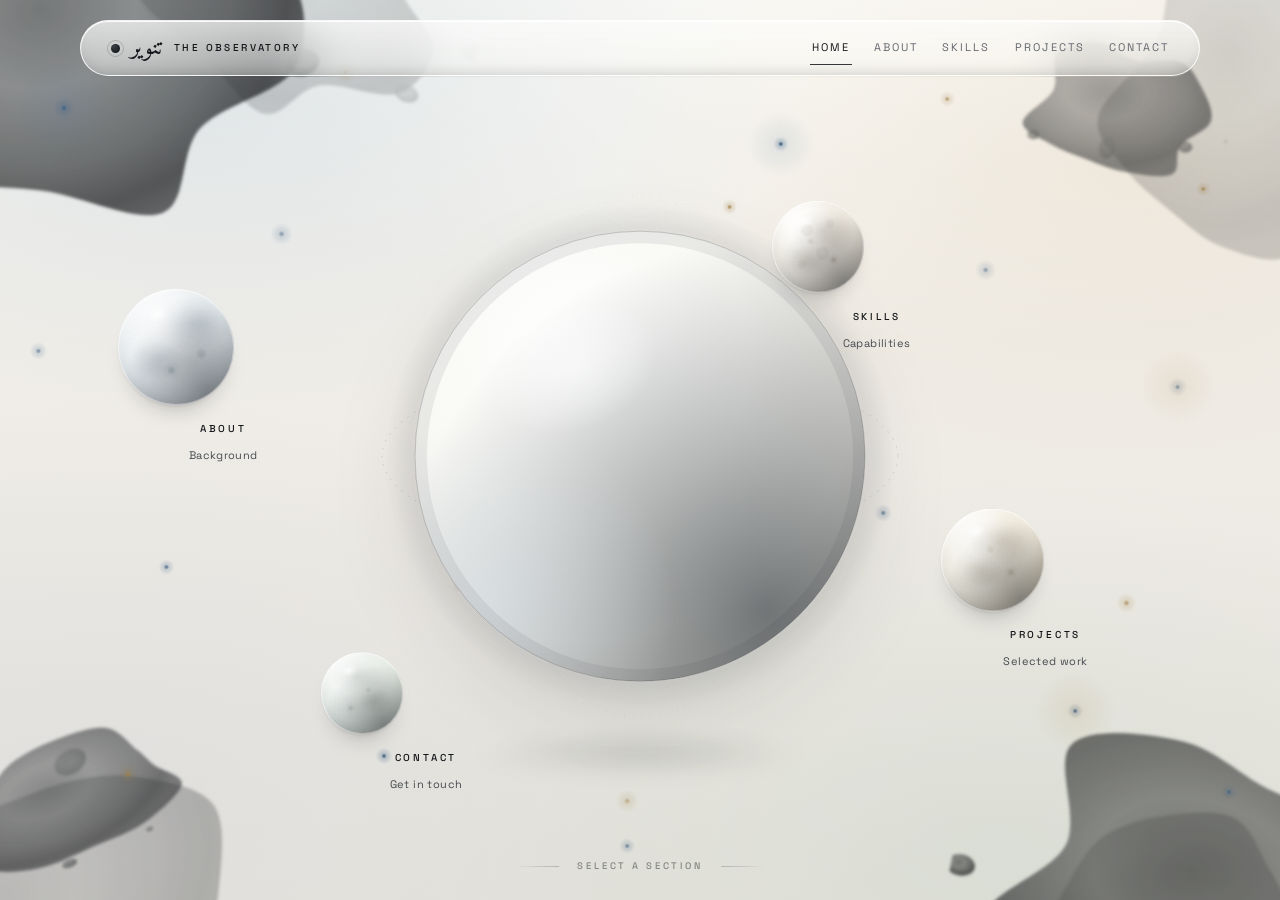
==== commit de198a2b: "Remove the home page headline title The centre-of-globe headline was unwanted, so the hero block and" ====
--- a/index.html
+++ b/index.html
@@ -8,16 +8,16 @@
   <meta name="color-scheme" content="light">
   <link rel="icon" href="data:image/svg+xml,%3Csvg xmlns='http://www.w3.org/2000/svg' viewBox='0 0 32 32'%3E%3Crect width='32' height='32' fill='%23f1f1ee'/%3E%3Ccircle cx='16' cy='16' r='9' fill='%2314161a'/%3E%3C/svg%3E">
   <meta property="og:type" content="website">
-  <meta property="og:title" content="Tanveer — Software Engineer · Front-End &amp; Systems">
+  <meta property="og:title" content="Tanveer — The Observatory">
   <meta property="og:description" content="Tanveer — software engineer building clear interfaces and the systems behind them. Front-end, C and data structures, open to internships.">
   <meta property="og:locale" content="en_GB">
   <meta property="og:site_name" content="The Observatory">
   <meta name="author" content="Tanveer">
   <meta name="robots" content="index, follow, max-image-preview:large">
   <meta name="twitter:card" content="summary">
-  <meta name="twitter:title" content="Tanveer — Software Engineer · Front-End &amp; Systems">
+  <meta name="twitter:title" content="Tanveer — The Observatory">
   <meta name="twitter:description" content="Tanveer — software engineer building clear interfaces and the systems behind them. Front-end, C and data structures, open to internships.">
-  <title>Tanveer — Software Engineer · Front-End &amp; Systems</title>
+  <title>Tanveer — The Observatory</title>
   <script type="application/ld+json">
     {
       "@context": "https://schema.org",
@@ -45,7 +45,7 @@
   <link rel="preconnect" href="https://fonts.gstatic.com" crossorigin>
   <link href="https://fonts.googleapis.com/css2?family=Cormorant+Garamond:ital,wght@0,500;0,600;1,500&family=Space+Grotesk:wght@300;400;500;600&family=Amiri:wght@400;700&display=swap" rel="stylesheet">
   <script>document.documentElement.classList.add("js");</script>
-  <link rel="stylesheet" href="style.css?v=130">
+  <link rel="stylesheet" href="style.css?v=131">
 </head>
 <body class="home-body">
   <a class="skip-link" href="#main">Skip to content</a>
@@ -92,12 +92,6 @@
 
   <main class="world" id="main">
     <div class="stage">
-      <div class="hero-title">
-        <p class="hero-eyebrow">Software Engineer · Front-End &amp; Systems</p>
-        <h1>Tanveer<span class="title-dot">.</span></h1>
-        <p class="hero-line">Clear interfaces and the systems behind them. Open to internships.</p>
-      </div>
-
       <div class="globe" aria-hidden="true">
         <svg class="globe-svg" viewBox="-360 -360 720 720" focusable="false">
           <defs>
--- a/style.css
+++ b/style.css
@@ -497,44 +497,6 @@
   border-radius: 50%;
   background: radial-gradient(closest-side, rgba(24, 26, 30, 0.16), rgba(24, 26, 30, 0));
   filter: blur(11px);
-}
-
-/* ---- statement at the centre of the globe ---- */
-
-.hero-title {
-  position: absolute;
-  top: 50%;
-  left: 50%;
-  z-index: 4;
-  width: min(60vh, 540px);
-  transform: translate(-50%, -50%);
-  text-align: center;
-  pointer-events: none;
-}
-
-.hero-eyebrow {
-  margin-bottom: 16px;
-  font-size: 9.5px;
-  font-weight: 500;
-  letter-spacing: 0.26em;
-  text-transform: uppercase;
-  color: var(--muted);
-}
-
-.hero-title h1 {
-  font-size: clamp(34px, 4.6vw, 62px);
-  line-height: 1;
-  letter-spacing: -0.03em;
-  color: var(--ink);
-}
-
-.hero-line {
-  margin: 18px auto 0;
-  max-width: 25ch;
-  font-size: 12.5px;
-  line-height: 1.7;
-  color: var(--ink-soft);
-  text-wrap: balance;
 }
 
 /* ---- worlds ---- */
@@ -1491,7 +1453,6 @@
   .form-layout { grid-template-columns: 1fr; }
 
   .globe { width: min(52vh, 440px); }
-  .hero-title { width: min(52vh, 440px); }
   .planet-node { width: 180px; }
   .planet-about    { left: 13%; top: 30%; }
   .planet-skills   { left: 82%; top: 23%; }
@@ -1516,18 +1477,6 @@
     width: min(50vw, 320px);
   }
 
-  .hero-title { width: min(50vw, 320px); }
-
-  .hero-title h1 { font-size: clamp(30px, 7vw, 44px); }
-
-  .hero-eyebrow {
-    margin-bottom: 9px;
-    font-size: 8px;
-    letter-spacing: 0.18em;
-  }
-
-  .hero-line { display: none; }
-
   .planet-field {
     position: absolute;
     inset: 0;
@@ -1628,12 +1577,6 @@
   }
 
   .globe { width: 46vw; }
-
-  .hero-title { width: 46vw; }
-
-  .hero-title h1 { font-size: 7.4vw; }
-
-  .hero-eyebrow { display: none; }
 
   .planet-node {
     width: clamp(96px, 27vw, 120px);
